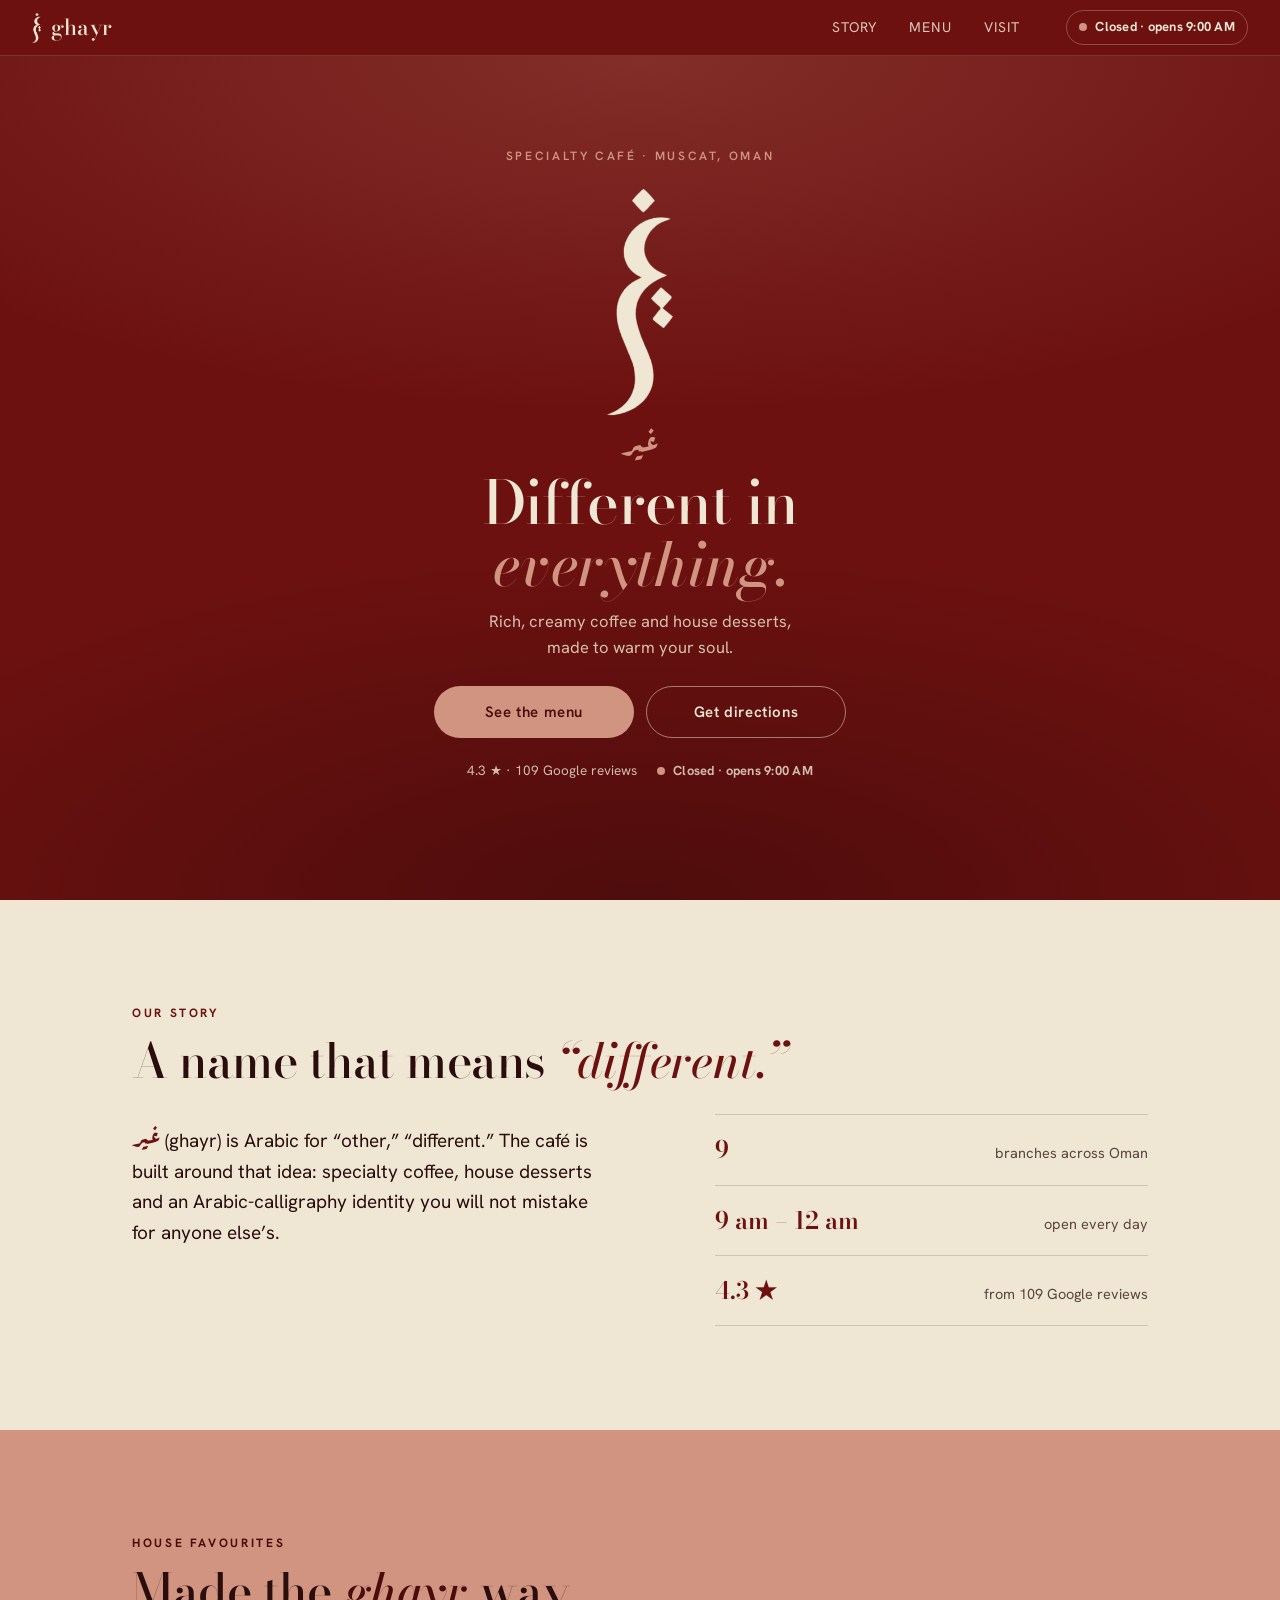
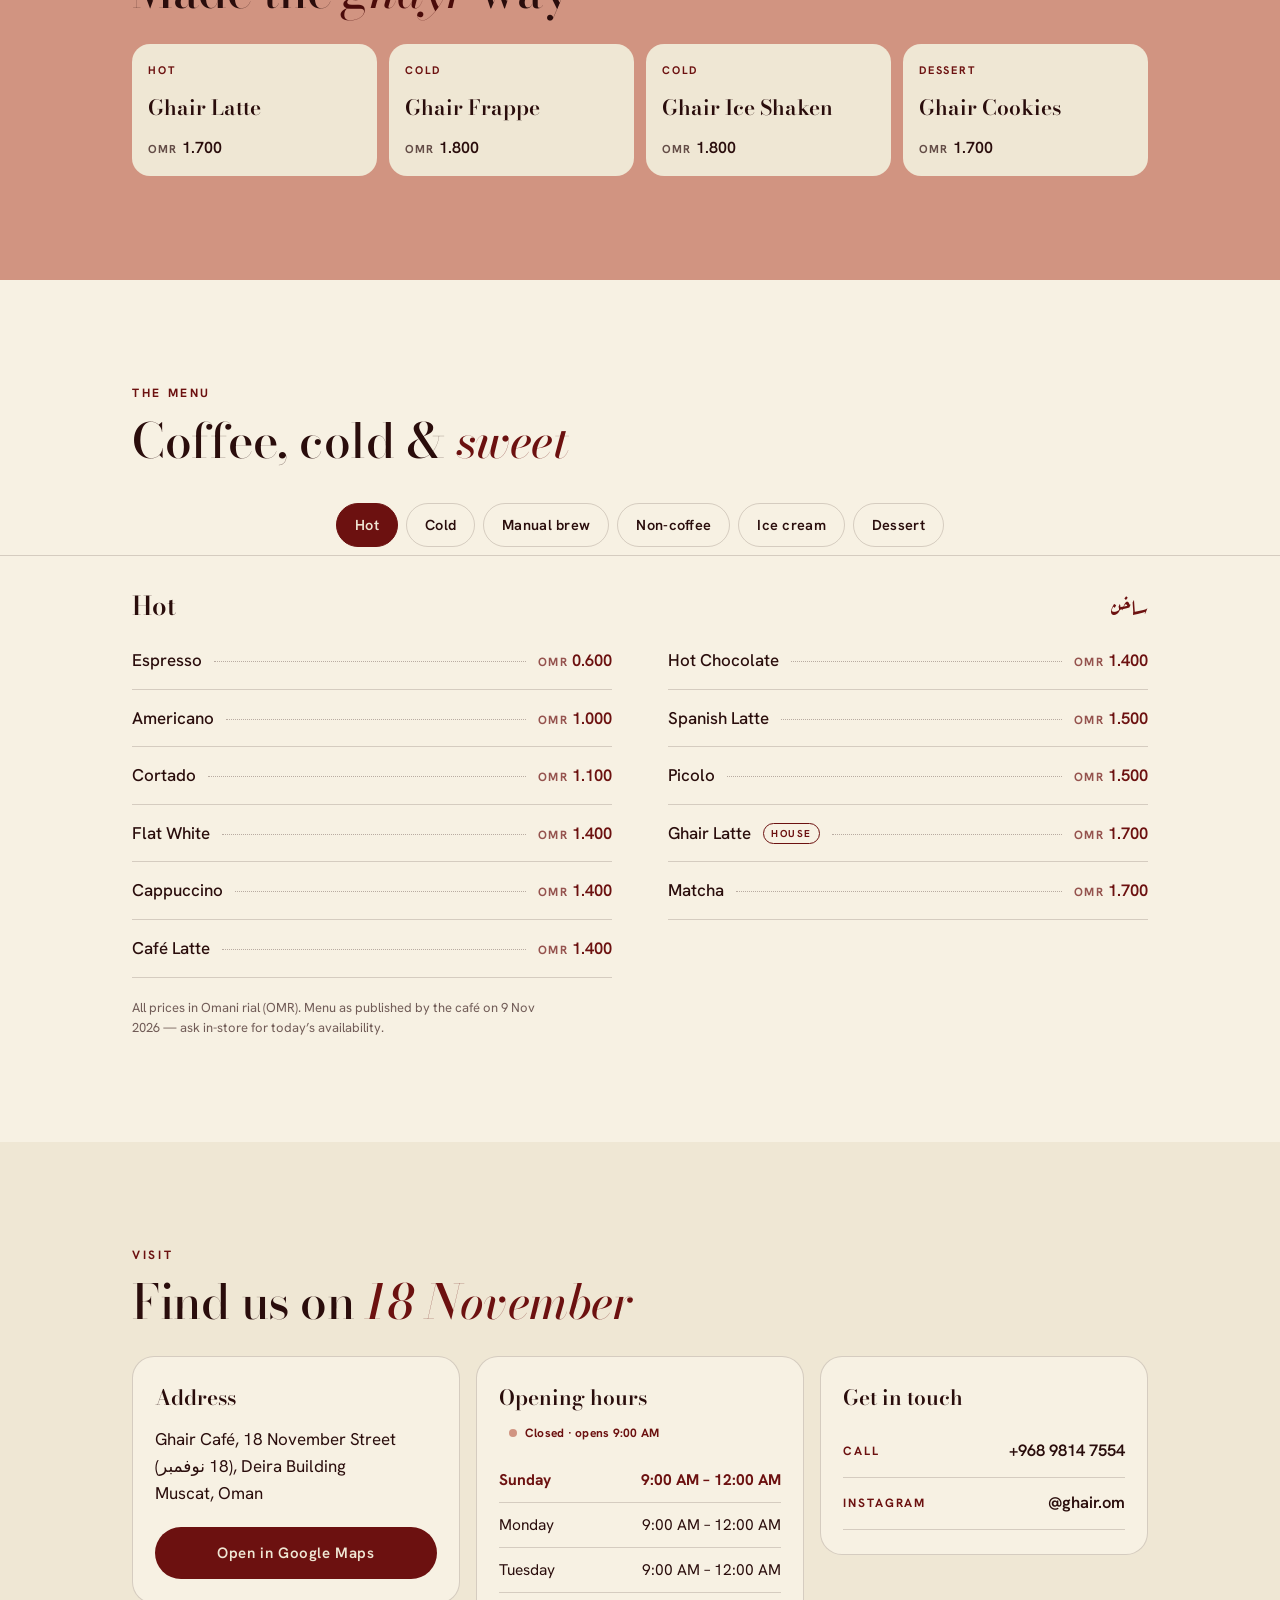
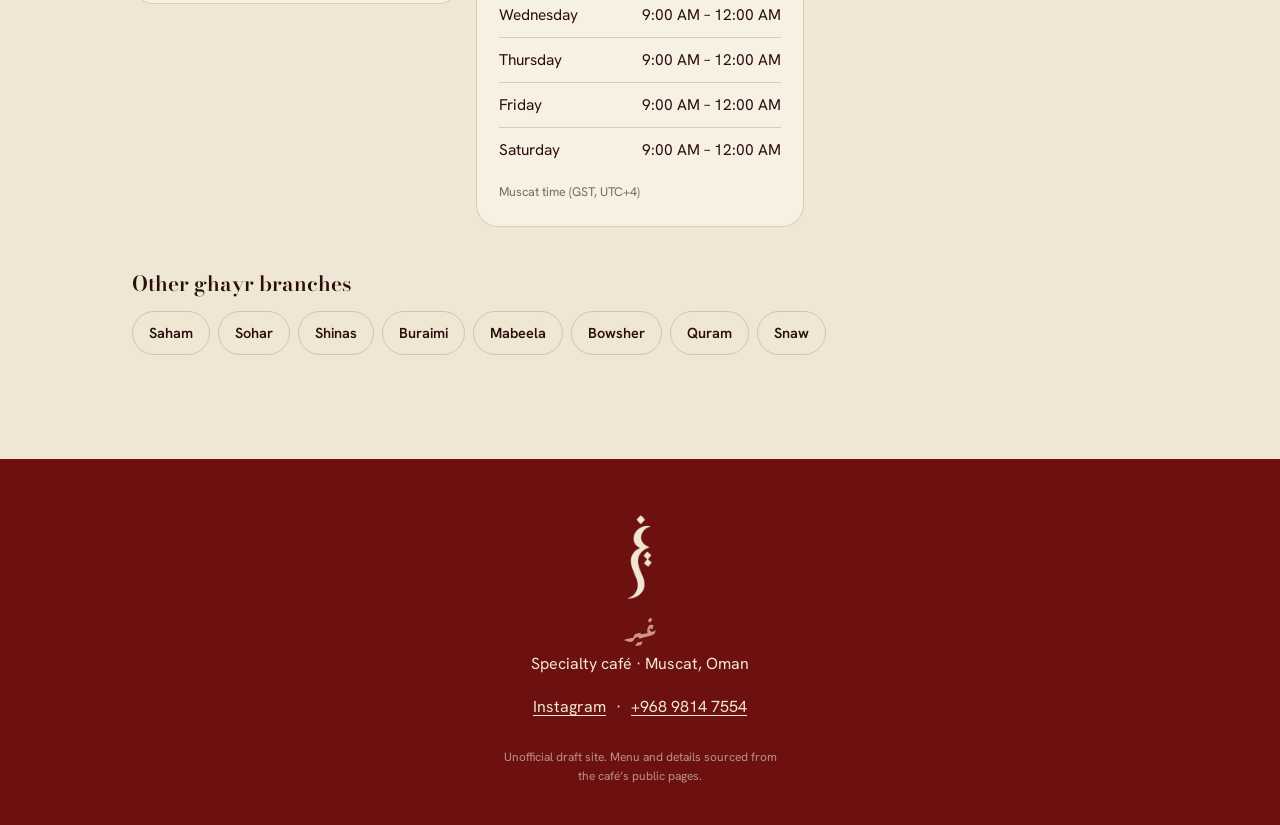
==== index.html @ 110163af "Build ghayr cafe site: static mobile-first, menu.js, live hours Co-Authored-By: Claude Sonnet 5.5 <n" ====
<!doctype html>
<html lang="en">
<head>
<meta charset="utf-8">
<meta name="viewport" content="width=device-width, initial-scale=1, viewport-fit=cover">
<title>ghayr — specialty café, Muscat</title>
<meta name="description" content="ghayr (غير) is a specialty café in Muscat, Oman. Espresso, manual brews, cold drinks and desserts. Open daily 9 am to midnight.">
<meta name="theme-color" content="#6c1110">
<meta property="og:title" content="ghayr — specialty café, Muscat">
<meta property="og:description" content="Specialty coffee and desserts in Muscat. Open daily 9 am – 12 am.">
<meta property="og:type" content="website">
<link rel="icon" type="image/png" href="assets/icon-192.png">
<link rel="apple-touch-icon" href="assets/apple-touch-icon.png">
<link rel="preconnect" href="https://fonts.googleapis.com">
<link rel="preconnect" href="https://fonts.gstatic.com" crossorigin>
<link href="https://fonts.googleapis.com/css2?family=Aref+Ruqaa:wght@400;700&family=Bodoni+Moda:ital,opsz,wght@0,6..96,400..700;1,6..96,400..600&family=Hanken+Grotesk:wght@400;500;600;700&display=swap" rel="stylesheet">
<link rel="stylesheet" href="styles.css">
<script>document.documentElement.classList.add('js')</script>
</head>
<body>

<header class="nav" id="nav">
  <a class="nav__brand" href="#top" aria-label="ghayr, back to top">
    <span class="glyph" role="img" aria-label="ghayr logo"></span>
    <span class="nav__name">ghayr</span>
  </a>
  <nav class="nav__links" aria-label="Sections">
    <a href="#story">Story</a>
    <a href="#menu">Menu</a>
    <a href="#visit">Visit</a>
  </nav>
  <span class="status status--nav" data-status aria-live="polite"><i></i><b data-status-text>—</b></span>
</header>

<main id="top">

<section class="hero" aria-labelledby="hero-title">
  <div class="hero__inner">
    <p class="eyebrow">Specialty café · Muscat, Oman</p>
    <span class="glyph glyph--hero" role="img" aria-label="ghayr logo"></span>
    <p class="hero__ar" lang="ar" dir="rtl">غير</p>
    <h1 id="hero-title">Different in <em>everything.</em></h1>
    <p class="hero__sub">Rich, creamy coffee and house desserts, made to warm your soul.</p>
    <div class="hero__cta">
      <a class="btn btn--primary" href="#menu">See the menu</a>
      <a class="btn btn--ghost" data-directions href="https://share.google/MjlmawpOmv6i7btMs" target="_blank" rel="noopener">Get directions</a>
    </div>
    <p class="hero__meta">
      <span data-rating>4.3 ★ · 109 Google reviews</span>
      <span class="status status--hero" data-status><i></i><b data-status-text>—</b></span>
    </p>
  </div>
  <a class="hero__scroll" href="#story" aria-label="Scroll to story"><span></span></a>
</section>

<section class="section story" id="story" aria-labelledby="story-title">
  <div class="wrap">
    <p class="kicker reveal">Our story</p>
    <h2 id="story-title" class="reveal">A name that means <em>“different.”</em></h2>
    <div class="story__grid">
      <p class="lede reveal"><span lang="ar" dir="rtl" class="ar-inline">غير</span> (ghayr) is Arabic for “other,” “different.” The café is built around that idea: specialty coffee, house desserts and an Arabic-calligraphy identity you will not mistake for anyone else’s.</p>
      <ul class="facts reveal">
        <li><strong>9</strong><span>branches across Oman</span></li>
        <li><strong>9 am – 12 am</strong><span>open every day</span></li>
        <li><strong>4.3 ★</strong><span>from 109 Google reviews</span></li>
      </ul>
    </div>
  </div>
</section>

<section class="section signature" id="signature" aria-labelledby="sig-title">
  <div class="wrap">
    <p class="kicker reveal">House favourites</p>
    <h2 id="sig-title" class="reveal">Made the <em>ghayr</em> way</h2>
    <ul class="sig" id="sig"></ul>
  </div>
</section>

<section class="section menu" id="menu" aria-labelledby="menu-title">
  <div class="wrap">
    <p class="kicker reveal">The menu</p>
    <h2 id="menu-title" class="reveal">Coffee, cold &amp; <em>sweet</em></h2>
  </div>
  <div class="tabs" id="tabs-wrap">
    <div class="tabs__scroll" id="tabs" role="tablist" aria-label="Menu categories"></div>
  </div>
  <div class="wrap">
    <div id="panels"></div>
    <p class="menu__note">All prices in Omani rial (OMR). Menu as published by the café on 9 Nov 2026 — ask in-store for today’s availability.</p>
  </div>
</section>

<section class="section visit" id="visit" aria-labelledby="visit-title">
  <div class="wrap">
    <p class="kicker reveal">Visit</p>
    <h2 id="visit-title" class="reveal">Find us on <em>18 November</em></h2>
    <div class="visit__grid">
      <div class="card reveal">
        <h3>Address</h3>
        <address>Ghair Café, 18 November Street<br>(<span lang="ar" dir="rtl">18 نوفمبر</span>), Deira Building<br>Muscat, Oman</address>
        <a class="btn btn--primary btn--block" data-directions href="https://share.google/MjlmawpOmv6i7btMs" target="_blank" rel="noopener">Open in Google Maps</a>
      </div>
      <div class="card reveal">
        <h3>Opening hours <span class="status status--card" data-status><i></i><b data-status-text>—</b></span></h3>
        <ul class="hours" id="hours"></ul>
        <p class="tz">Muscat time (GST, UTC+4)</p>
      </div>
      <div class="card reveal">
        <h3>Get in touch</h3>
        <a class="contact" href="tel:+96898147554"><span>Call</span><b>+968 9814 7554</b></a>
        <a class="contact" href="https://www.instagram.com/ghair.om" target="_blank" rel="noopener"><span>Instagram</span><b>@ghair.om</b></a>
        <a class="contact" id="wa-row" href="#" hidden><span>WhatsApp</span><b></b></a>
      </div>
    </div>

    <div class="branches reveal">
      <h3>Other ghayr branches</h3>
      <ul id="branches"></ul>
    </div>
  </div>
</section>

</main>

<footer class="footer" id="footer">
  <div class="wrap footer__inner">
    <span class="glyph glyph--foot" role="img" aria-label="ghayr logo"></span>
    <p class="footer__ar" lang="ar" dir="rtl">غير</p>
    <p>Specialty café · Muscat, Oman</p>
    <p class="footer__links"><a href="https://www.instagram.com/ghair.om" target="_blank" rel="noopener">Instagram</a> · <a href="tel:+96898147554">+968 9814 7554</a></p>
    <p class="footer__fine">Unofficial draft site. Menu and details sourced from the café’s public pages.</p>
  </div>
</footer>

<nav class="dock" aria-label="Quick contact">
  <a href="tel:+96898147554" class="dock__a"><svg viewBox="0 0 24 24" aria-hidden="true"><path d="M6.62 10.79c1.44 2.83 3.76 5.14 6.59 6.59l2.2-2.2c.27-.27.67-.36 1.02-.24 1.12.37 2.33.57 3.57.57.55 0 1 .45 1 1V20c0 .55-.45 1-1 1-9.39 0-17-7.61-17-17 0-.55.45-1 1-1h3.5c.55 0 1 .45 1 1 0 1.25.2 2.45.57 3.57.11.35.03.74-.25 1.02l-2.2 2.2z"/></svg><span>Call</span></a>
  <a href="https://www.instagram.com/ghair.om" target="_blank" rel="noopener" class="dock__a" id="dock-mid"><svg viewBox="0 0 24 24" aria-hidden="true"><rect x="3" y="3" width="18" height="18" rx="5" fill="none" stroke="currentColor" stroke-width="2"/><circle cx="12" cy="12" r="4" fill="none" stroke="currentColor" stroke-width="2"/><circle cx="17.2" cy="6.8" r="1.2"/></svg><span>Instagram</span></a>
  <a href="https://share.google/MjlmawpOmv6i7btMs" target="_blank" rel="noopener" class="dock__a"><svg viewBox="0 0 24 24" aria-hidden="true"><path d="M12 2a7 7 0 0 0-7 7c0 5.2 7 13 7 13s7-7.8 7-13a7 7 0 0 0-7-7zm0 9.5A2.5 2.5 0 1 1 12 6.5a2.5 2.5 0 0 1 0 5z"/></svg><span>Directions</span></a>
</nav>

<script src="menu.js"></script>
<script src="app.js"></script>
</body>
</html>
---- styles.css ----
/* ghayr — palette sampled from brand assets.
   burgundy #6c1110 (Instagram avatar), terracotta #d19481 (menu/site background),
   cream #efe7d4 + sage #a4c4ad (supplied logo). */
:root{
  --burgundy:#6c1110;
  --burgundy-deep:#4a0b0a;
  --terracotta:#d19481;
  --cream:#efe7d4;
  --sage:#a4c4ad;
  --ink:#2a0d0c;
  --paper:#f7f1e3;
  --line:rgba(42,13,12,.16);
  --font-display:"Bodoni Moda",Didot,"Times New Roman",serif;
  --font-body:"Hanken Grotesk",system-ui,-apple-system,"Segoe UI",sans-serif;
  --font-ar:"Aref Ruqaa","Geeza Pro",serif;
  --nav-h:56px;
  --tabs-h:56px;
  --dock-h:68px;
  --safe-b:env(safe-area-inset-bottom,0px);
  --safe-t:env(safe-area-inset-top,0px);
  --gut:20px;
}
*{box-sizing:border-box;margin:0;padding:0}
html{scroll-behavior:smooth;scroll-padding-top:calc(var(--nav-h) + var(--safe-t) + 12px);-webkit-text-size-adjust:100%}
body{font-family:var(--font-body);font-size:16px;line-height:1.55;color:var(--ink);background:var(--paper);padding-bottom:calc(var(--dock-h) + var(--safe-b));overflow-x:hidden}
a{color:inherit;text-decoration:none}
ul{list-style:none}
em{font-style:italic}
.wrap{width:100%;max-width:1080px;margin:0 auto;padding:0 max(var(--gut),env(safe-area-inset-left)) 0 max(var(--gut),env(safe-area-inset-right))}

/* logo: SVG-free mask of the supplied glyph, recolours with currentColor */
.glyph{display:inline-block;aspect-ratio:477/1597;background:currentColor;-webkit-mask:url(assets/glyph-mask.png) center/contain no-repeat;mask:url(assets/glyph-mask.png) center/contain no-repeat}

/* nav */
.nav{position:sticky;top:0;z-index:50;height:calc(var(--nav-h) + var(--safe-t));padding:var(--safe-t) max(var(--gut),env(safe-area-inset-right)) 0 max(var(--gut),env(safe-area-inset-left));display:flex;align-items:center;gap:16px;background:var(--burgundy);color:var(--cream);border-bottom:1px solid rgba(239,231,212,.14)}
.nav__brand{display:flex;align-items:center;gap:10px;min-height:44px}
.nav__brand .glyph{height:30px}
.nav__name{font-family:var(--font-display);font-size:22px;font-weight:500;letter-spacing:.01em}
.nav__links{display:none;margin-left:auto;gap:28px;font-size:14px;letter-spacing:.08em;text-transform:uppercase}
.nav__links a{padding:12px 2px;opacity:.85}
.nav__links a:hover{opacity:1}
.status--nav{margin-left:auto}

/* open / closed pill */
.status{font-family:var(--font-body);display:inline-flex;align-items:center;gap:8px;font-size:13px;font-weight:600;letter-spacing:.02em;white-space:nowrap}
.status i{width:8px;height:8px;border-radius:50%;background:#bbb;flex:none}
.status.is-open i{background:var(--sage);box-shadow:0 0 0 4px rgba(164,196,173,.28)}
.status.is-closed i{background:var(--terracotta)}
.status--nav{padding:6px 12px;border:1px solid rgba(239,231,212,.28);border-radius:99px;min-height:32px}
.status--card{margin-left:10px;font-size:12px;vertical-align:middle;color:var(--burgundy)}
.status--card.is-open i{background:#3f8a5a;box-shadow:0 0 0 4px rgba(63,138,90,.18)}

/* hero */
.hero{position:relative;min-height:calc(100vh - var(--nav-h));min-height:calc(100svh - var(--nav-h) - var(--safe-t));background:var(--burgundy);color:var(--cream);display:flex;align-items:center;justify-content:center;text-align:center;overflow:hidden}
.hero::before{content:"";position:absolute;inset:0;background:radial-gradient(120% 70% at 50% 0%,rgba(209,148,129,.22),transparent 60%),radial-gradient(100% 60% at 50% 100%,rgba(0,0,0,.28),transparent 70%);pointer-events:none}
.hero__inner{position:relative;width:100%;max-width:520px;padding:28px var(--gut) calc(var(--dock-h) + var(--safe-b) + 28px);display:flex;flex-direction:column;align-items:center}
.eyebrow{font-size:12px;letter-spacing:.22em;text-transform:uppercase;color:var(--terracotta);font-weight:600}
.glyph--hero{height:min(30svh,230px);margin:22px 0 4px;color:var(--cream)}
.hero__ar{font-family:var(--font-ar);font-size:34px;line-height:1.1;color:var(--terracotta);margin-bottom:6px}
.hero h1{font-family:var(--font-display);font-weight:500;font-size:clamp(36px,10.5vw,60px);line-height:1.04;letter-spacing:-.01em;margin:6px 0 14px}
.hero h1 em{color:var(--terracotta)}
.hero__sub{font-size:16.5px;color:rgba(239,231,212,.82);max-width:34ch;margin-bottom:26px}
.hero__cta{display:flex;flex-direction:column;gap:12px;width:100%}
.hero__meta{display:flex;flex-direction:column;align-items:center;gap:8px;margin-top:22px;font-size:13.5px;color:rgba(239,231,212,.8)}
.hero__scroll{display:none}

/* buttons */
.btn{display:flex;align-items:center;justify-content:center;min-height:52px;padding:0 26px;border-radius:99px;font-weight:600;font-size:15px;letter-spacing:.04em;border:1.5px solid transparent;transition:transform .2s,background .2s,color .2s}
.btn:active{transform:scale(.98)}
.btn--primary{background:var(--terracotta);color:var(--burgundy-deep)}
.btn--primary:hover{background:var(--cream)}
.btn--ghost{border-color:rgba(239,231,212,.5);color:var(--cream)}
.btn--ghost:hover{background:rgba(239,231,212,.1)}
.btn--block{width:100%;margin-top:20px}
.visit .btn--primary{background:var(--burgundy);color:var(--cream)}
.visit .btn--primary:hover{background:var(--burgundy-deep)}

/* sections */
.section{padding:72px 0}
.kicker{font-size:12px;letter-spacing:.22em;text-transform:uppercase;font-weight:700;color:var(--burgundy);margin-bottom:12px}
h2{font-family:var(--font-display);font-weight:500;font-size:clamp(32px,8.6vw,48px);line-height:1.08;letter-spacing:-.01em;margin-bottom:28px}
h2 em{color:var(--burgundy)}
h3{font-family:var(--font-display);font-weight:600;font-size:21px;margin-bottom:12px}

.story{background:var(--cream)}
.story__grid{display:grid;gap:32px}
.lede{font-size:19px;line-height:1.6;max-width:44ch}
.ar-inline{font-family:var(--font-ar);font-size:1.35em;color:var(--burgundy)}
.facts{display:grid;gap:0;border-top:1px solid var(--line)}
.facts li{display:flex;justify-content:space-between;align-items:baseline;gap:16px;padding:16px 0;border-bottom:1px solid var(--line)}
.facts strong{font-family:var(--font-display);font-size:24px;font-weight:600;color:var(--burgundy)}
.facts span{font-size:14.5px;color:rgba(42,13,12,.75);text-align:right}

/* signature */
.signature{background:var(--terracotta)}
.signature .kicker,.signature h2 em{color:var(--burgundy-deep)}
.sig{display:grid;gap:12px;grid-template-columns:1fr 1fr}
.sig li{background:var(--cream);border-radius:18px;padding:18px 16px 16px;min-height:132px;display:flex;flex-direction:column;justify-content:space-between}
.sig small{font-size:11px;letter-spacing:.16em;text-transform:uppercase;font-weight:700;color:var(--burgundy)}
.sig strong{font-family:var(--font-display);font-size:21px;line-height:1.15;font-weight:600;margin:10px 0}
.price{font-variant-numeric:tabular-nums;font-weight:600;white-space:nowrap}
.price .cur{font-size:.72em;letter-spacing:.1em;margin-right:.35em;opacity:.7;font-weight:700}

/* menu tabs */
.menu{padding-bottom:56px}
.tabs{position:sticky;top:calc(var(--nav-h) + var(--safe-t));z-index:40;background:var(--paper);border-bottom:1px solid var(--line);margin-bottom:12px}
.tabs__scroll{position:relative;display:flex;gap:8px;overflow-x:auto;scroll-snap-type:x proximity;padding:8px max(var(--gut),env(safe-area-inset-left));scrollbar-width:none;-webkit-overflow-scrolling:touch;max-width:1080px;margin:0 auto}
.tabs__scroll::-webkit-scrollbar{display:none}
.tab{flex:none;min-height:44px;padding:0 18px;border-radius:99px;border:1.5px solid var(--line);background:transparent;color:var(--ink);font:600 14.5px/1 var(--font-body);letter-spacing:.02em;cursor:pointer;scroll-snap-align:center;transition:background .2s,color .2s,border-color .2s}
.tab[aria-selected="true"]{background:var(--burgundy);border-color:var(--burgundy);color:var(--cream)}
.panel[hidden]{display:none}
.panel__head{display:flex;justify-content:space-between;align-items:baseline;padding:18px 0 6px}
.panel__head h3{font-size:26px;margin:0}
.panel__ar{font-family:var(--font-ar);font-size:22px;color:var(--burgundy)}
.items li{display:flex;align-items:baseline;gap:12px;padding:15px 0;border-bottom:1px solid var(--line);min-height:52px}
.items .n{font-weight:500;font-size:17px}
.items .n small{display:inline-block;margin-left:8px;font-size:10px;letter-spacing:.16em;text-transform:uppercase;font-weight:700;color:var(--burgundy);border:1px solid var(--burgundy);border-radius:99px;padding:2px 7px;vertical-align:2px}
.items .dots{flex:1;border-bottom:1.5px dotted rgba(42,13,12,.3);transform:translateY(-4px);min-width:16px}
.items .price{font-size:16.5px;color:var(--burgundy)}
.menu__note{margin-top:20px;font-size:13px;color:rgba(42,13,12,.65);max-width:60ch}

/* visit */
.visit{background:var(--cream)}
.visit__grid{display:grid;gap:16px}
.card{background:var(--paper);border-radius:22px;padding:24px 22px;border:1px solid var(--line)}
address{font-style:normal;font-size:17px;line-height:1.6}
.hours li{display:flex;justify-content:space-between;padding:10px 0;border-bottom:1px solid var(--line);font-size:15.5px}
.hours li:last-child{border-bottom:0}
.hours li.today{font-weight:700;color:var(--burgundy)}
.tz{font-size:12.5px;color:rgba(42,13,12,.6);margin-top:10px}
.contact{display:flex;justify-content:space-between;align-items:center;min-height:52px;padding:8px 0;border-bottom:1px solid var(--line);gap:12px}
.contact:last-child{border-bottom:0}
.contact span{font-size:12px;letter-spacing:.16em;text-transform:uppercase;font-weight:700;color:var(--burgundy)}
.contact b{font-weight:600;font-size:16.5px}
.branches{margin-top:40px}
.branches ul{display:flex;flex-wrap:wrap;gap:8px}
.branches a{display:inline-flex;align-items:center;min-height:44px;padding:0 16px;border:1.5px solid var(--line);border-radius:99px;font-weight:600;font-size:14.5px;transition:background .2s,color .2s}
.branches a:hover{background:var(--burgundy);color:var(--cream);border-color:var(--burgundy)}

/* footer */
.footer{background:var(--burgundy);color:var(--cream);padding:56px 0 40px;text-align:center}
.footer__inner{display:flex;flex-direction:column;align-items:center;gap:8px}
.glyph--foot{height:84px;margin-bottom:4px}
.footer__ar{font-family:var(--font-ar);font-size:30px;color:var(--terracotta);line-height:1.1}
.footer a{text-decoration:underline;text-underline-offset:3px}
.footer__links a{display:inline-block;padding:10px 6px}
.footer__fine{font-size:12px;opacity:.6;margin-top:10px;max-width:40ch}

/* mobile dock */
.dock{position:fixed;left:0;right:0;bottom:0;z-index:60;display:grid;grid-template-columns:repeat(3,1fr);gap:8px;padding:8px max(12px,env(safe-area-inset-right)) calc(8px + var(--safe-b)) max(12px,env(safe-area-inset-left));background:rgba(74,11,10,.96);backdrop-filter:blur(10px);-webkit-backdrop-filter:blur(10px);border-top:1px solid rgba(239,231,212,.14)}
.dock__a{display:flex;flex-direction:column;align-items:center;justify-content:center;gap:3px;min-height:52px;border-radius:14px;color:var(--cream);font-size:12px;font-weight:600;letter-spacing:.04em}
.dock__a svg{width:22px;height:22px;fill:currentColor}
.dock__a:active{background:rgba(239,231,212,.12)}

/* reveal */
.js .reveal{opacity:0;transform:translateY(18px);transition:opacity .7s ease,transform .7s cubic-bezier(.2,.7,.2,1)}
.js .reveal.in{opacity:1;transform:none}
@media (prefers-reduced-motion:reduce){html{scroll-behavior:auto}.js .reveal{opacity:1;transform:none;transition:none}}

/* wider screens */
@media (min-width:700px){
  :root{--gut:32px}
  .sig{grid-template-columns:repeat(4,1fr)}
  .visit__grid{grid-template-columns:repeat(3,1fr);align-items:start}
  .story__grid{grid-template-columns:1.2fr 1fr;gap:64px;align-items:start}
  .hero__cta{flex-direction:row;justify-content:center}
  .hero__cta .btn{width:auto;min-width:200px}
  .hero__meta{flex-direction:row;gap:20px}
}
@media (min-width:900px){
  body{padding-bottom:0}
  .dock{display:none}
  .nav__links{display:flex}
  .status--nav{margin-left:28px}
  .hero__inner{padding-bottom:56px}
  .section{padding:104px 0}
  .tabs__scroll{justify-content:center;overflow:visible;flex-wrap:wrap}
  .items{column-count:2;column-gap:56px}
  .items li{break-inside:avoid}
}
[hidden]{display:none!important}
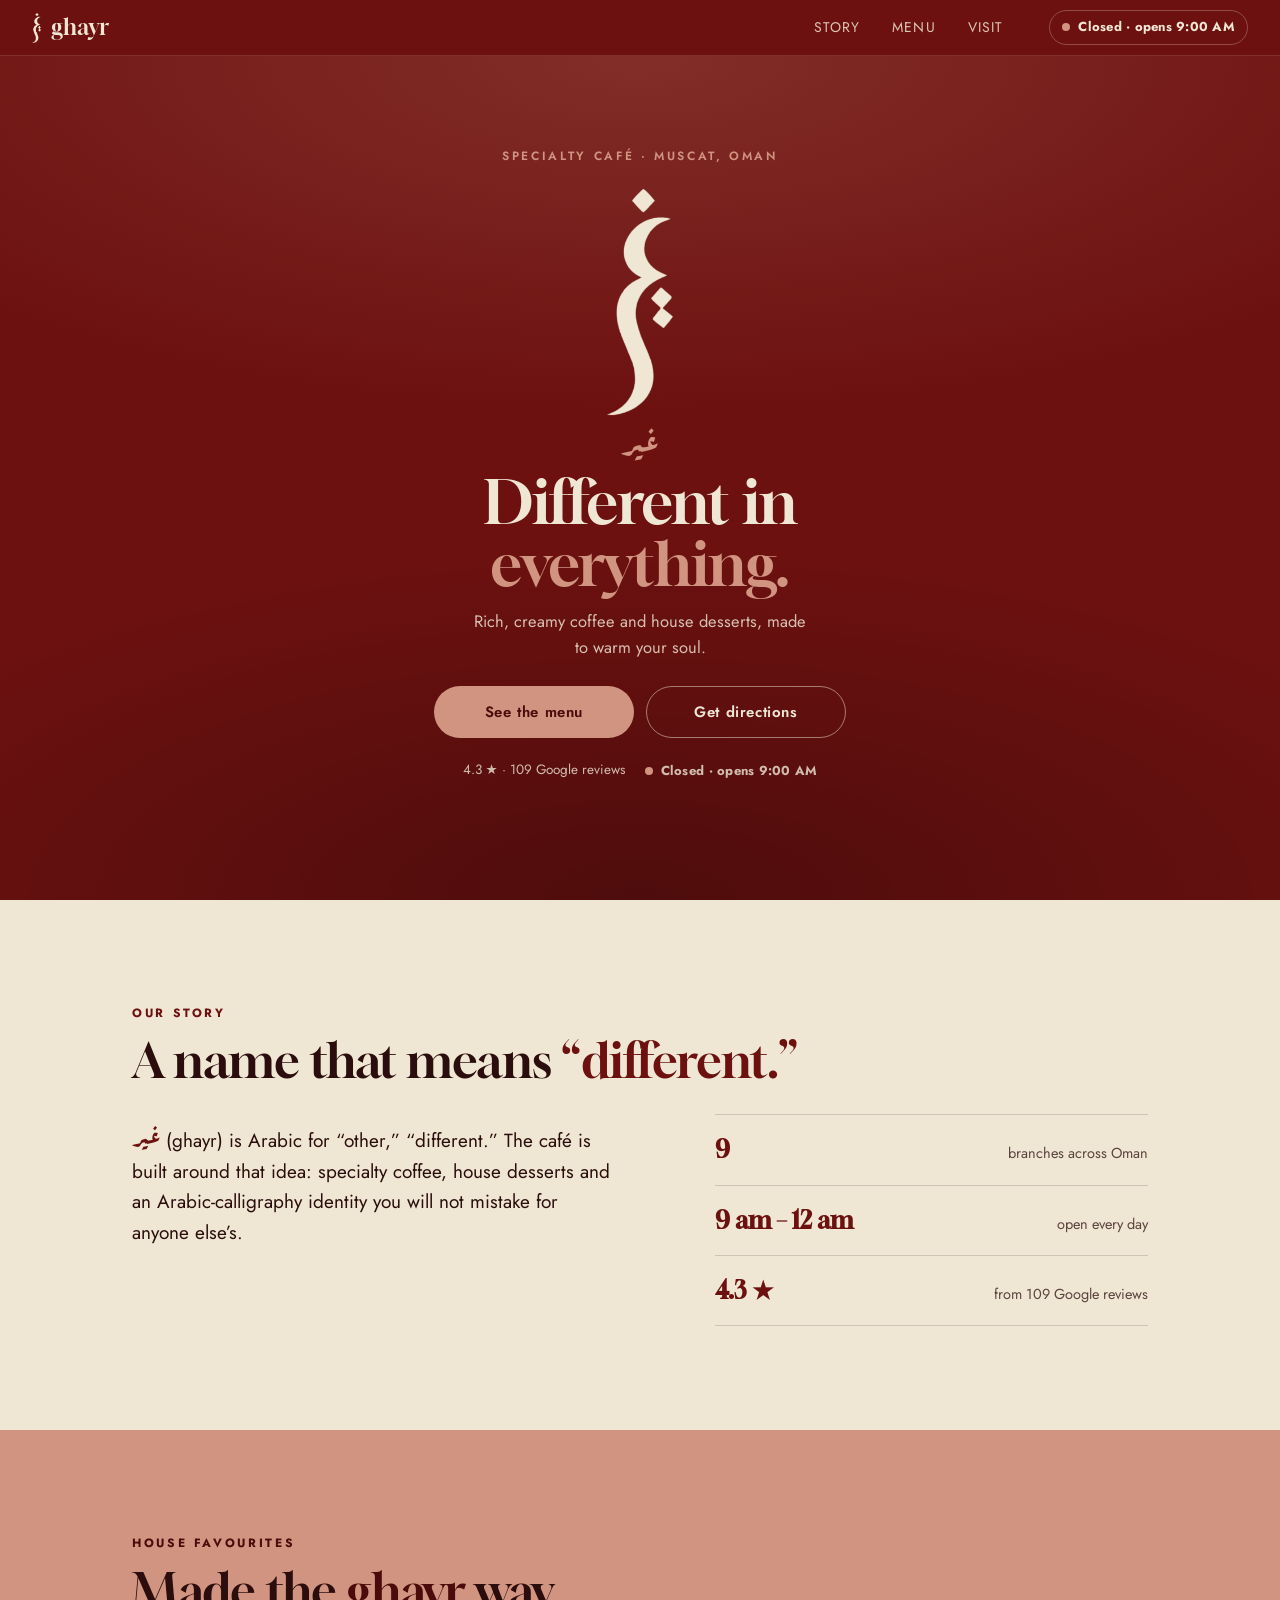
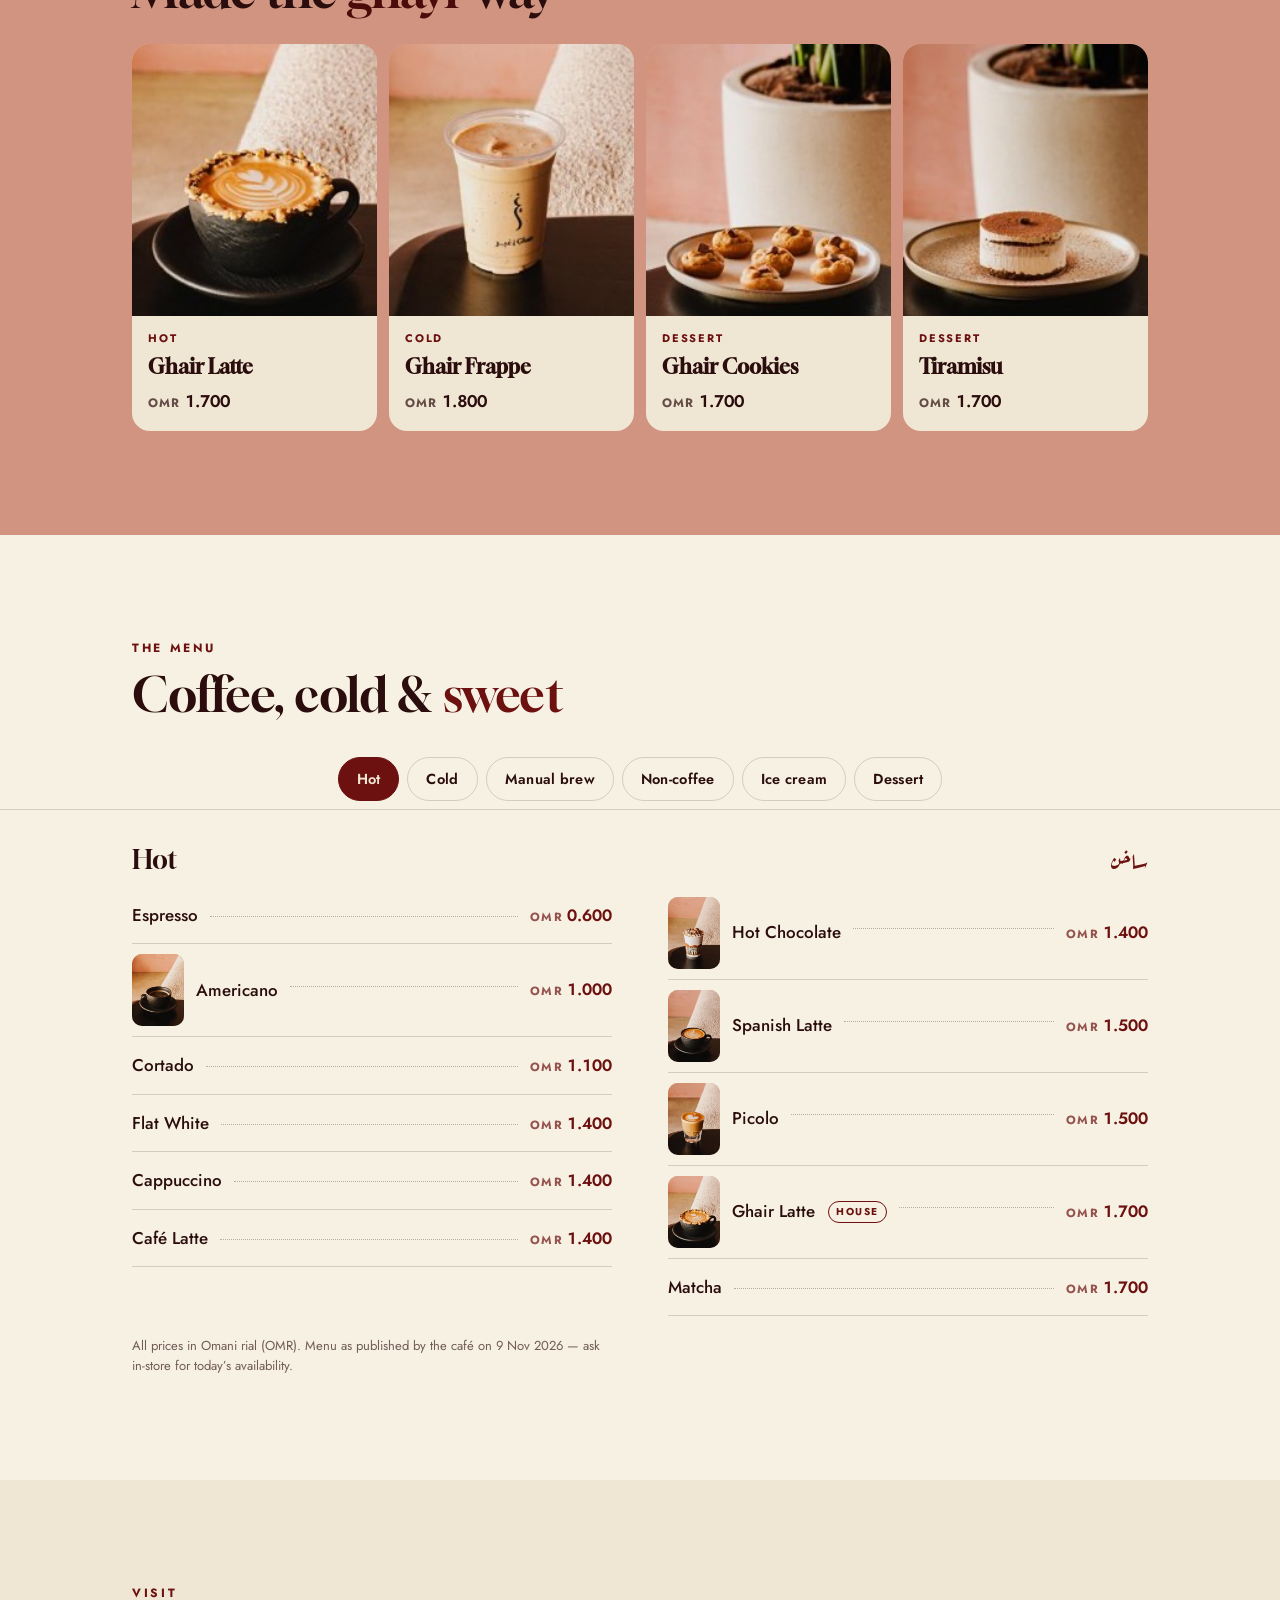
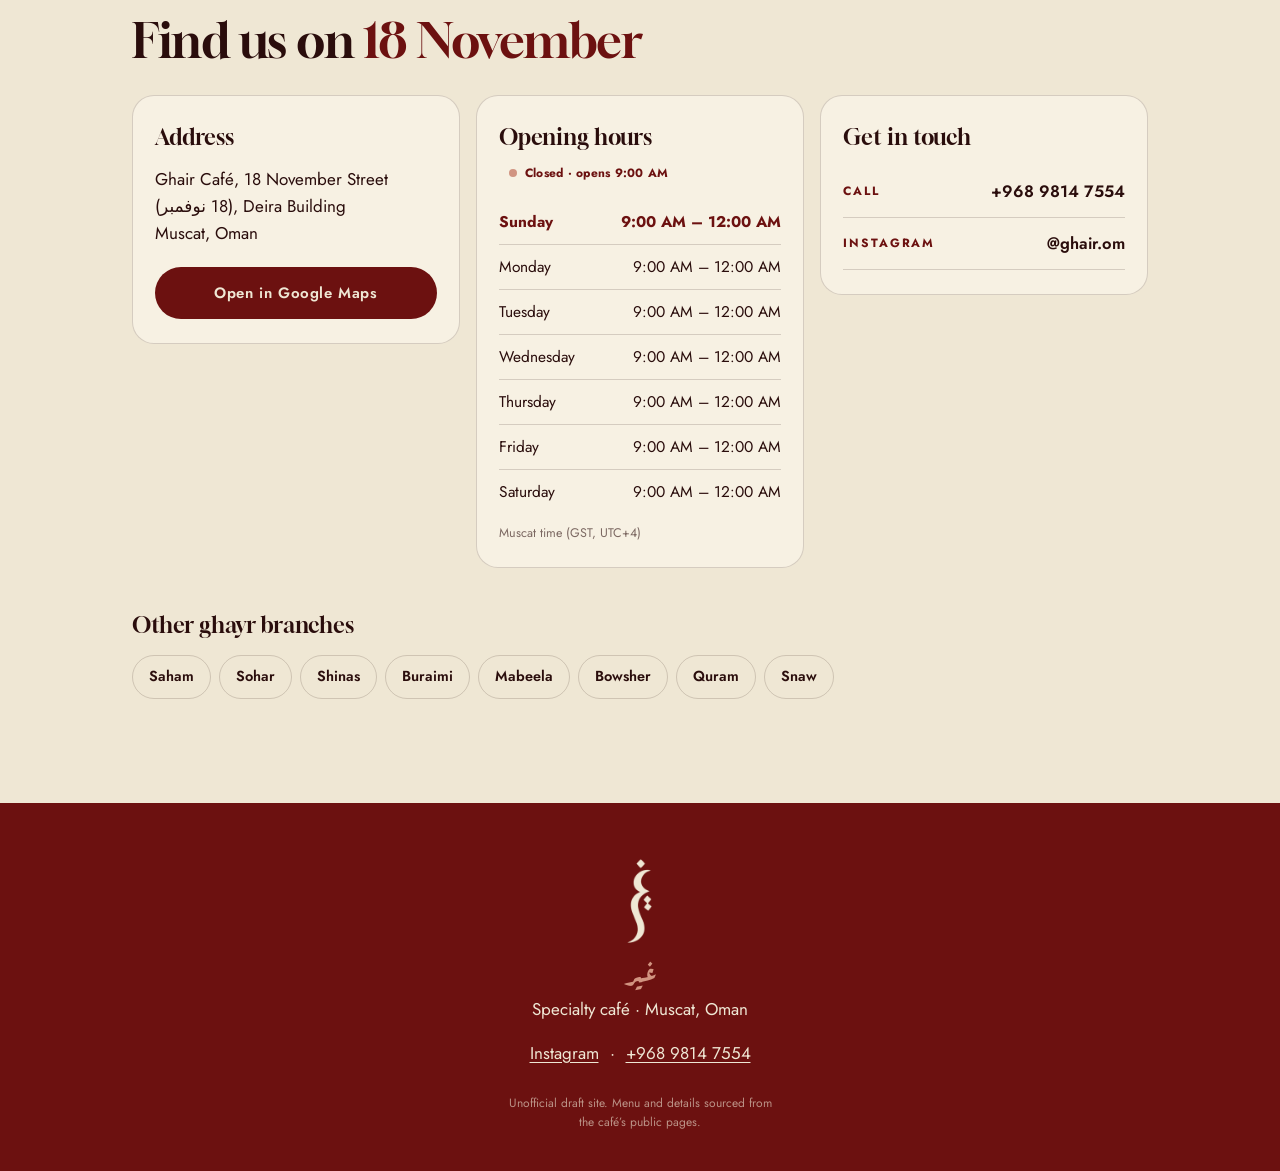
==== commit 85800c98: "Switch fonts to Gloock + Jost, drop italic accents Co-Authored-By: Claude Sonnet 5.5 <noreply@anthro" ====
--- a/index.html
+++ b/index.html
@@ -13,7 +13,7 @@
 <link rel="apple-touch-icon" href="assets/apple-touch-icon.png">
 <link rel="preconnect" href="https://fonts.googleapis.com">
 <link rel="preconnect" href="https://fonts.gstatic.com" crossorigin>
-<link href="https://fonts.googleapis.com/css2?family=Aref+Ruqaa:wght@400;700&family=Bodoni+Moda:ital,opsz,wght@0,6..96,400..700;1,6..96,400..600&family=Hanken+Grotesk:wght@400;500;600;700&display=swap" rel="stylesheet">
+<link href="https://fonts.googleapis.com/css2?family=Aref+Ruqaa:wght@400;700&family=Gloock&family=Jost:wght@400;500;600;700&display=swap" rel="stylesheet">
 <link rel="stylesheet" href="styles.css">
 <script>document.documentElement.classList.add('js')</script>
 </head>
--- a/styles.css
+++ b/styles.css
@@ -10,8 +10,8 @@
   --ink:#2a0d0c;
   --paper:#f7f1e3;
   --line:rgba(42,13,12,.16);
-  --font-display:"Bodoni Moda",Didot,"Times New Roman",serif;
-  --font-body:"Hanken Grotesk",system-ui,-apple-system,"Segoe UI",sans-serif;
+  --font-display:"Gloock",Georgia,serif;
+  --font-body:"Jost",system-ui,-apple-system,"Segoe UI",sans-serif;
   --font-ar:"Aref Ruqaa","Geeza Pro",serif;
   --nav-h:56px;
   --tabs-h:56px;
@@ -22,10 +22,10 @@
 }
 *{box-sizing:border-box;margin:0;padding:0}
 html{scroll-behavior:smooth;scroll-padding-top:calc(var(--nav-h) + var(--safe-t) + 12px);-webkit-text-size-adjust:100%}
-body{font-family:var(--font-body);font-size:16px;line-height:1.55;color:var(--ink);background:var(--paper);padding-bottom:calc(var(--dock-h) + var(--safe-b));overflow-x:hidden}
+body{font-family:var(--font-body);font-size:17px;line-height:1.55;color:var(--ink);background:var(--paper);padding-bottom:calc(var(--dock-h) + var(--safe-b));overflow-x:hidden}
 a{color:inherit;text-decoration:none}
 ul{list-style:none}
-em{font-style:italic}
+em{font-style:normal}
 .wrap{width:100%;max-width:1080px;margin:0 auto;padding:0 max(var(--gut),env(safe-area-inset-left)) 0 max(var(--gut),env(safe-area-inset-right))}
 
 /* logo: SVG-free mask of the supplied glyph, recolours with currentColor */
@@ -57,7 +57,7 @@
 .eyebrow{font-size:12px;letter-spacing:.22em;text-transform:uppercase;color:var(--terracotta);font-weight:600}
 .glyph--hero{height:min(30svh,230px);margin:22px 0 4px;color:var(--cream)}
 .hero__ar{font-family:var(--font-ar);font-size:34px;line-height:1.1;color:var(--terracotta);margin-bottom:6px}
-.hero h1{font-family:var(--font-display);font-weight:500;font-size:clamp(36px,10.5vw,60px);line-height:1.04;letter-spacing:-.01em;margin:6px 0 14px}
+.hero h1{font-family:var(--font-display);font-weight:400;font-size:clamp(36px,10.5vw,60px);line-height:1.04;letter-spacing:-.01em;margin:6px 0 14px}
 .hero h1 em{color:var(--terracotta)}
 .hero__sub{font-size:16.5px;color:rgba(239,231,212,.82);max-width:34ch;margin-bottom:26px}
 .hero__cta{display:flex;flex-direction:column;gap:12px;width:100%}
@@ -78,9 +78,9 @@
 /* sections */
 .section{padding:72px 0}
 .kicker{font-size:12px;letter-spacing:.22em;text-transform:uppercase;font-weight:700;color:var(--burgundy);margin-bottom:12px}
-h2{font-family:var(--font-display);font-weight:500;font-size:clamp(32px,8.6vw,48px);line-height:1.08;letter-spacing:-.01em;margin-bottom:28px}
+h2{font-family:var(--font-display);font-weight:400;font-size:clamp(32px,8.6vw,48px);line-height:1.08;letter-spacing:-.01em;margin-bottom:28px}
 h2 em{color:var(--burgundy)}
-h3{font-family:var(--font-display);font-weight:600;font-size:21px;margin-bottom:12px}
+h3{font-family:var(--font-display);font-weight:400;font-size:22px;margin-bottom:12px}
 
 .story{background:var(--cream)}
 .story__grid{display:grid;gap:32px}
@@ -95,9 +95,11 @@
 .signature{background:var(--terracotta)}
 .signature .kicker,.signature h2 em{color:var(--burgundy-deep)}
 .sig{display:grid;gap:12px;grid-template-columns:1fr 1fr}
-.sig li{background:var(--cream);border-radius:18px;padding:18px 16px 16px;min-height:132px;display:flex;flex-direction:column;justify-content:space-between}
+.sig li{background:var(--cream);border-radius:18px;overflow:hidden;display:flex;flex-direction:column}
+.sig img{display:block;width:100%;aspect-ratio:1/1;object-fit:cover;object-position:50% 78%;background:var(--terracotta)}
+.sig__t{padding:14px 16px 16px;display:flex;flex-direction:column;flex:1;justify-content:space-between;min-height:104px}
 .sig small{font-size:11px;letter-spacing:.16em;text-transform:uppercase;font-weight:700;color:var(--burgundy)}
-.sig strong{font-family:var(--font-display);font-size:21px;line-height:1.15;font-weight:600;margin:10px 0}
+.sig strong{font-family:var(--font-display);font-size:20px;line-height:1.15;font-weight:600;margin:8px 0 10px}
 .price{font-variant-numeric:tabular-nums;font-weight:600;white-space:nowrap}
 .price .cur{font-size:.72em;letter-spacing:.1em;margin-right:.35em;opacity:.7;font-weight:700}
 
@@ -113,6 +115,8 @@
 .panel__head h3{font-size:26px;margin:0}
 .panel__ar{font-family:var(--font-ar);font-size:22px;color:var(--burgundy)}
 .items li{display:flex;align-items:baseline;gap:12px;padding:15px 0;border-bottom:1px solid var(--line);min-height:52px}
+.thumb{flex:none;width:52px;height:72px;object-fit:cover;object-position:50% 88%;border-radius:10px;background:var(--terracotta);align-self:center}
+.items li:has(.thumb){padding:10px 0;align-items:center}
 .items .n{font-weight:500;font-size:17px}
 .items .n small{display:inline-block;margin-left:8px;font-size:10px;letter-spacing:.16em;text-transform:uppercase;font-weight:700;color:var(--burgundy);border:1px solid var(--burgundy);border-radius:99px;padding:2px 7px;vertical-align:2px}
 .items .dots{flex:1;border-bottom:1.5px dotted rgba(42,13,12,.3);transform:translateY(-4px);min-width:16px}
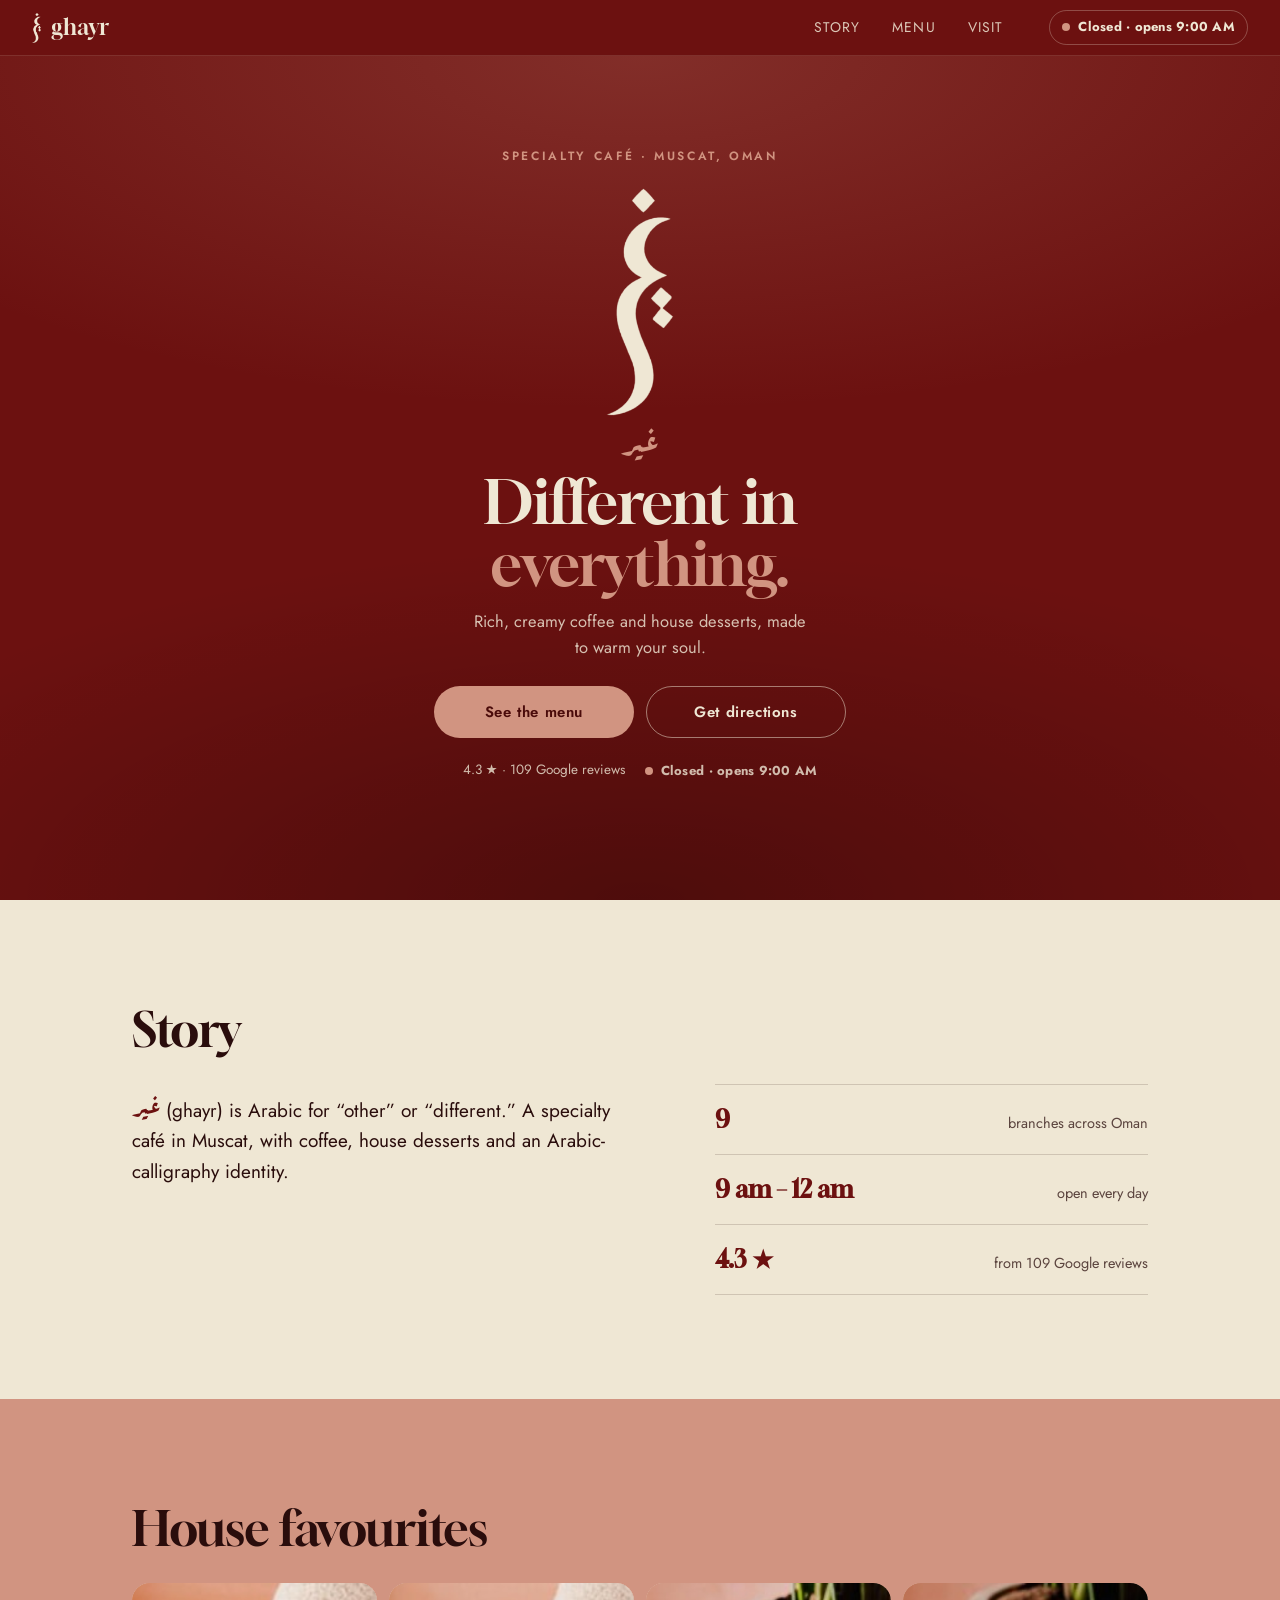
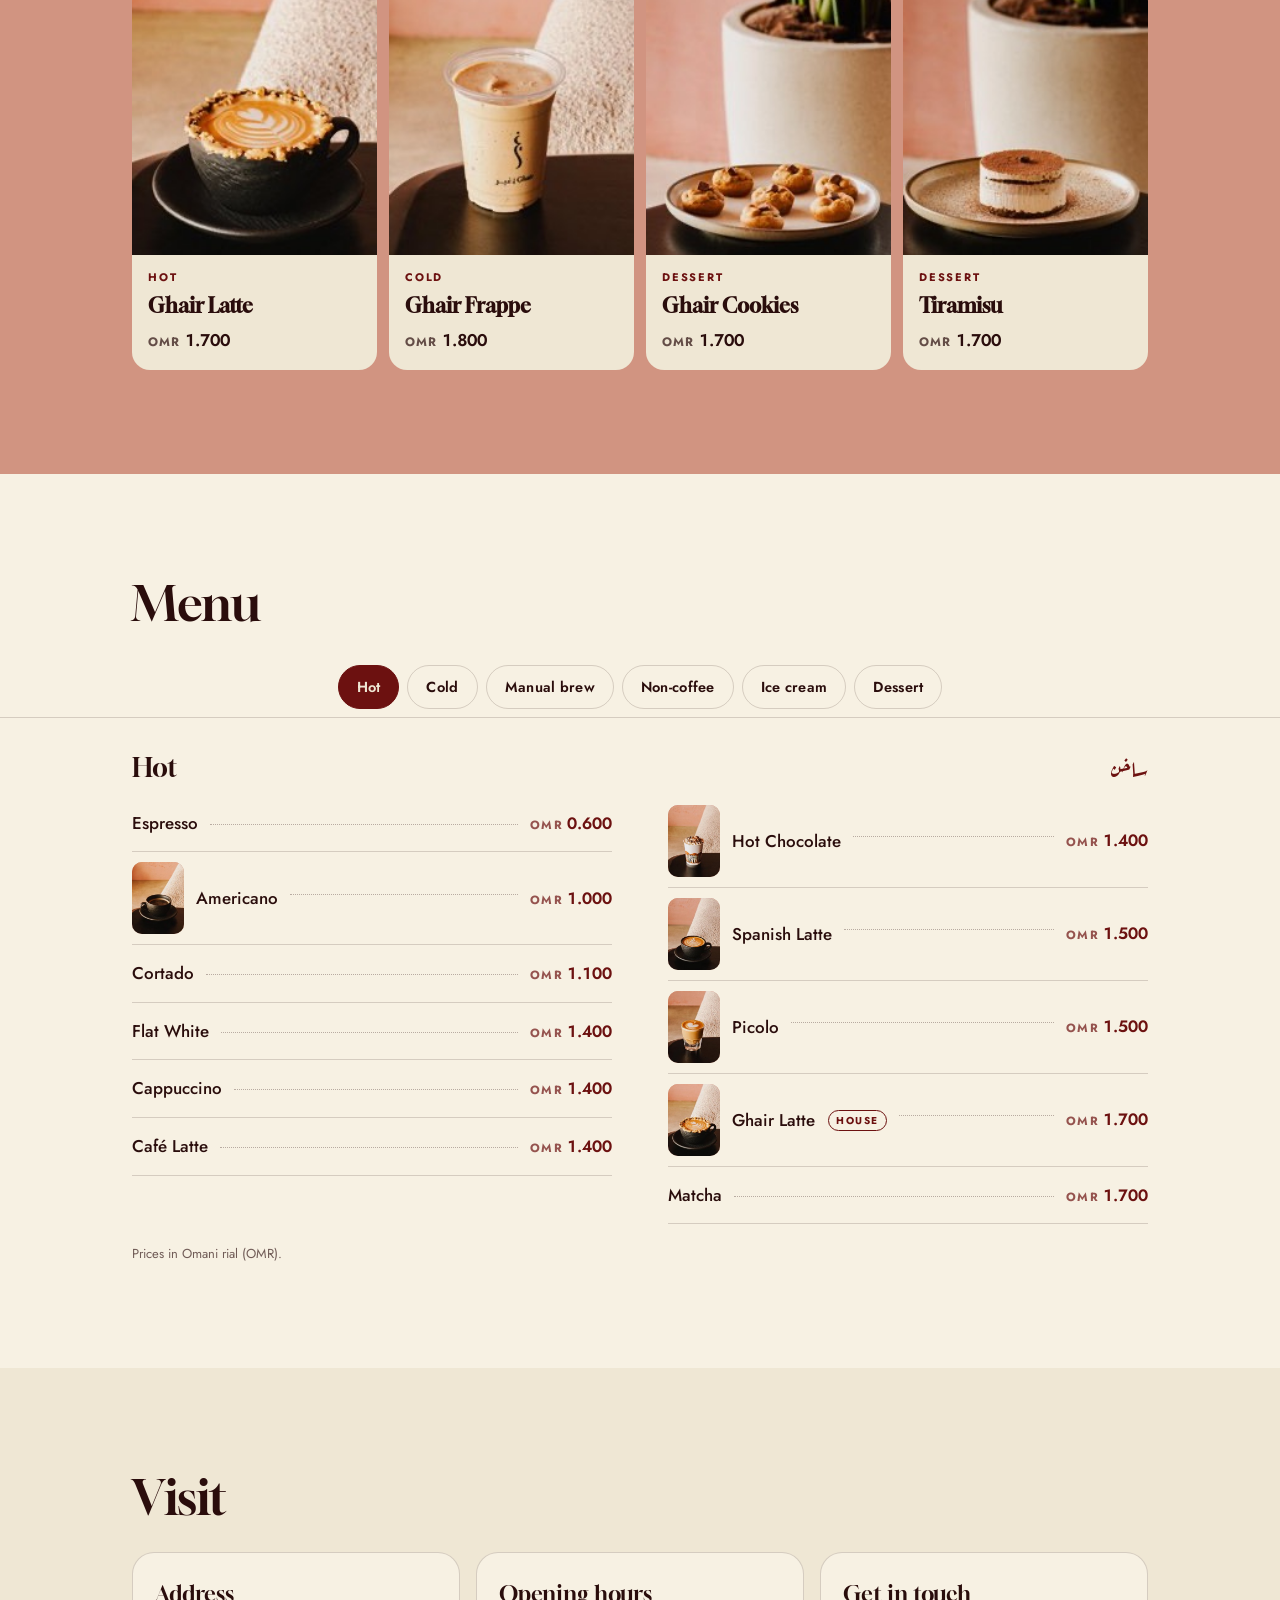
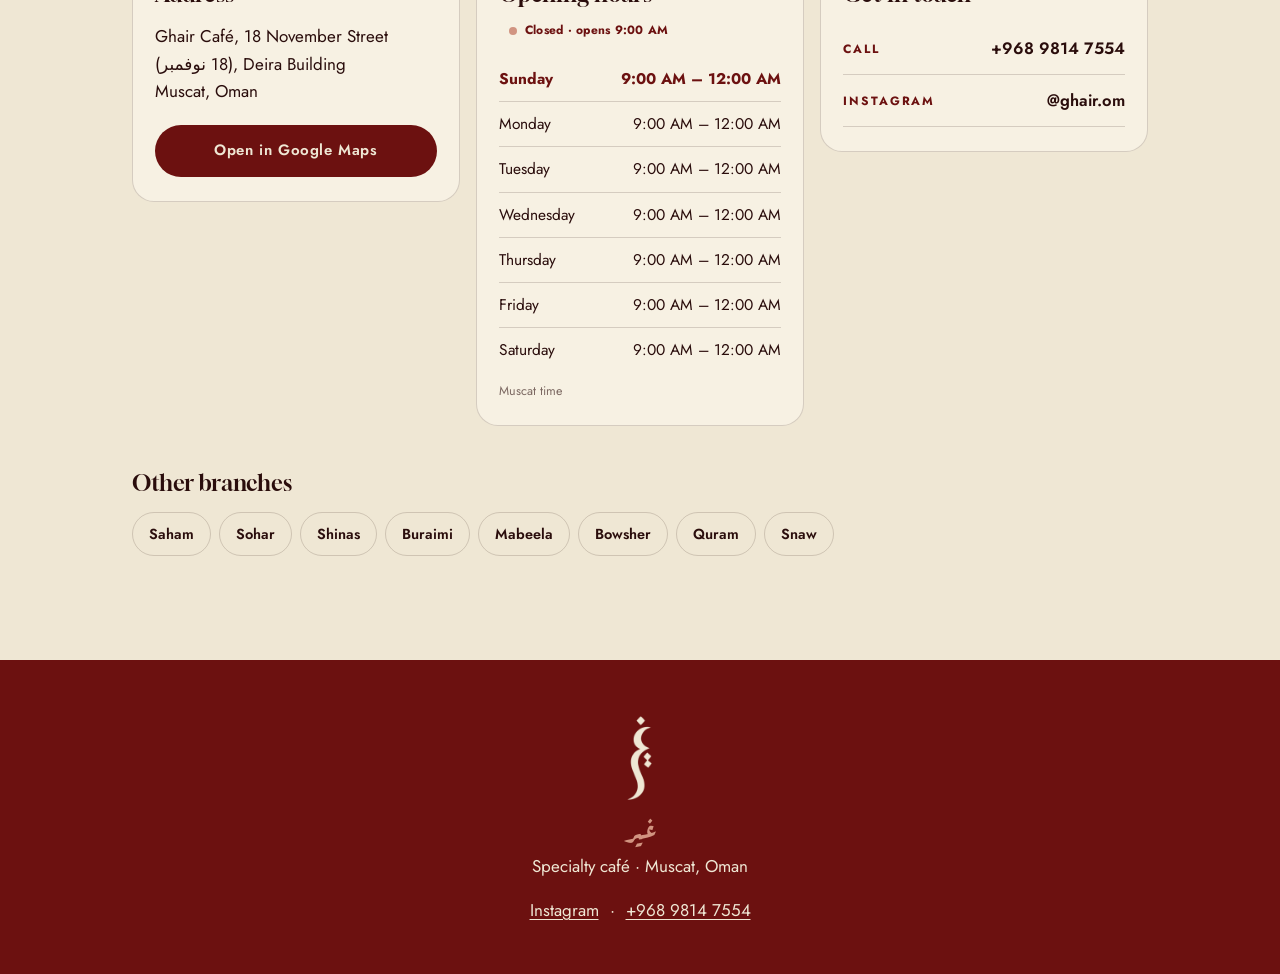
==== commit 8f26991d: "Plain copy: remove draft note, kicker labels, flowery headings Co-Authored-By: Claude Sonnet 5.5 <no" ====
--- a/index.html
+++ b/index.html
@@ -55,10 +55,9 @@
 
 <section class="section story" id="story" aria-labelledby="story-title">
   <div class="wrap">
-    <p class="kicker reveal">Our story</p>
-    <h2 id="story-title" class="reveal">A name that means <em>“different.”</em></h2>
+    <h2 id="story-title" class="reveal">Story</h2>
     <div class="story__grid">
-      <p class="lede reveal"><span lang="ar" dir="rtl" class="ar-inline">غير</span> (ghayr) is Arabic for “other,” “different.” The café is built around that idea: specialty coffee, house desserts and an Arabic-calligraphy identity you will not mistake for anyone else’s.</p>
+      <p class="lede reveal"><span lang="ar" dir="rtl" class="ar-inline">غير</span> (ghayr) is Arabic for “other” or “different.” A specialty café in Muscat, with coffee, house desserts and an Arabic-calligraphy identity.</p>
       <ul class="facts reveal">
         <li><strong>9</strong><span>branches across Oman</span></li>
         <li><strong>9 am – 12 am</strong><span>open every day</span></li>
@@ -70,30 +69,27 @@
 
 <section class="section signature" id="signature" aria-labelledby="sig-title">
   <div class="wrap">
-    <p class="kicker reveal">House favourites</p>
-    <h2 id="sig-title" class="reveal">Made the <em>ghayr</em> way</h2>
+    <h2 id="sig-title" class="reveal">House favourites</h2>
     <ul class="sig" id="sig"></ul>
   </div>
 </section>
 
 <section class="section menu" id="menu" aria-labelledby="menu-title">
   <div class="wrap">
-    <p class="kicker reveal">The menu</p>
-    <h2 id="menu-title" class="reveal">Coffee, cold &amp; <em>sweet</em></h2>
+    <h2 id="menu-title" class="reveal">Menu</h2>
   </div>
   <div class="tabs" id="tabs-wrap">
     <div class="tabs__scroll" id="tabs" role="tablist" aria-label="Menu categories"></div>
   </div>
   <div class="wrap">
     <div id="panels"></div>
-    <p class="menu__note">All prices in Omani rial (OMR). Menu as published by the café on 9 Nov 2026 — ask in-store for today’s availability.</p>
+    <p class="menu__note">Prices in Omani rial (OMR).</p>
   </div>
 </section>
 
 <section class="section visit" id="visit" aria-labelledby="visit-title">
   <div class="wrap">
-    <p class="kicker reveal">Visit</p>
-    <h2 id="visit-title" class="reveal">Find us on <em>18 November</em></h2>
+    <h2 id="visit-title" class="reveal">Visit</h2>
     <div class="visit__grid">
       <div class="card reveal">
         <h3>Address</h3>
@@ -103,7 +99,7 @@
       <div class="card reveal">
         <h3>Opening hours <span class="status status--card" data-status><i></i><b data-status-text>—</b></span></h3>
         <ul class="hours" id="hours"></ul>
-        <p class="tz">Muscat time (GST, UTC+4)</p>
+        <p class="tz">Muscat time</p>
       </div>
       <div class="card reveal">
         <h3>Get in touch</h3>
@@ -114,7 +110,7 @@
     </div>
 
     <div class="branches reveal">
-      <h3>Other ghayr branches</h3>
+      <h3>Other branches</h3>
       <ul id="branches"></ul>
     </div>
   </div>
@@ -128,7 +124,6 @@
     <p class="footer__ar" lang="ar" dir="rtl">غير</p>
     <p>Specialty café · Muscat, Oman</p>
     <p class="footer__links"><a href="https://www.instagram.com/ghair.om" target="_blank" rel="noopener">Instagram</a> · <a href="tel:+96898147554">+968 9814 7554</a></p>
-    <p class="footer__fine">Unofficial draft site. Menu and details sourced from the café’s public pages.</p>
   </div>
 </footer>
 
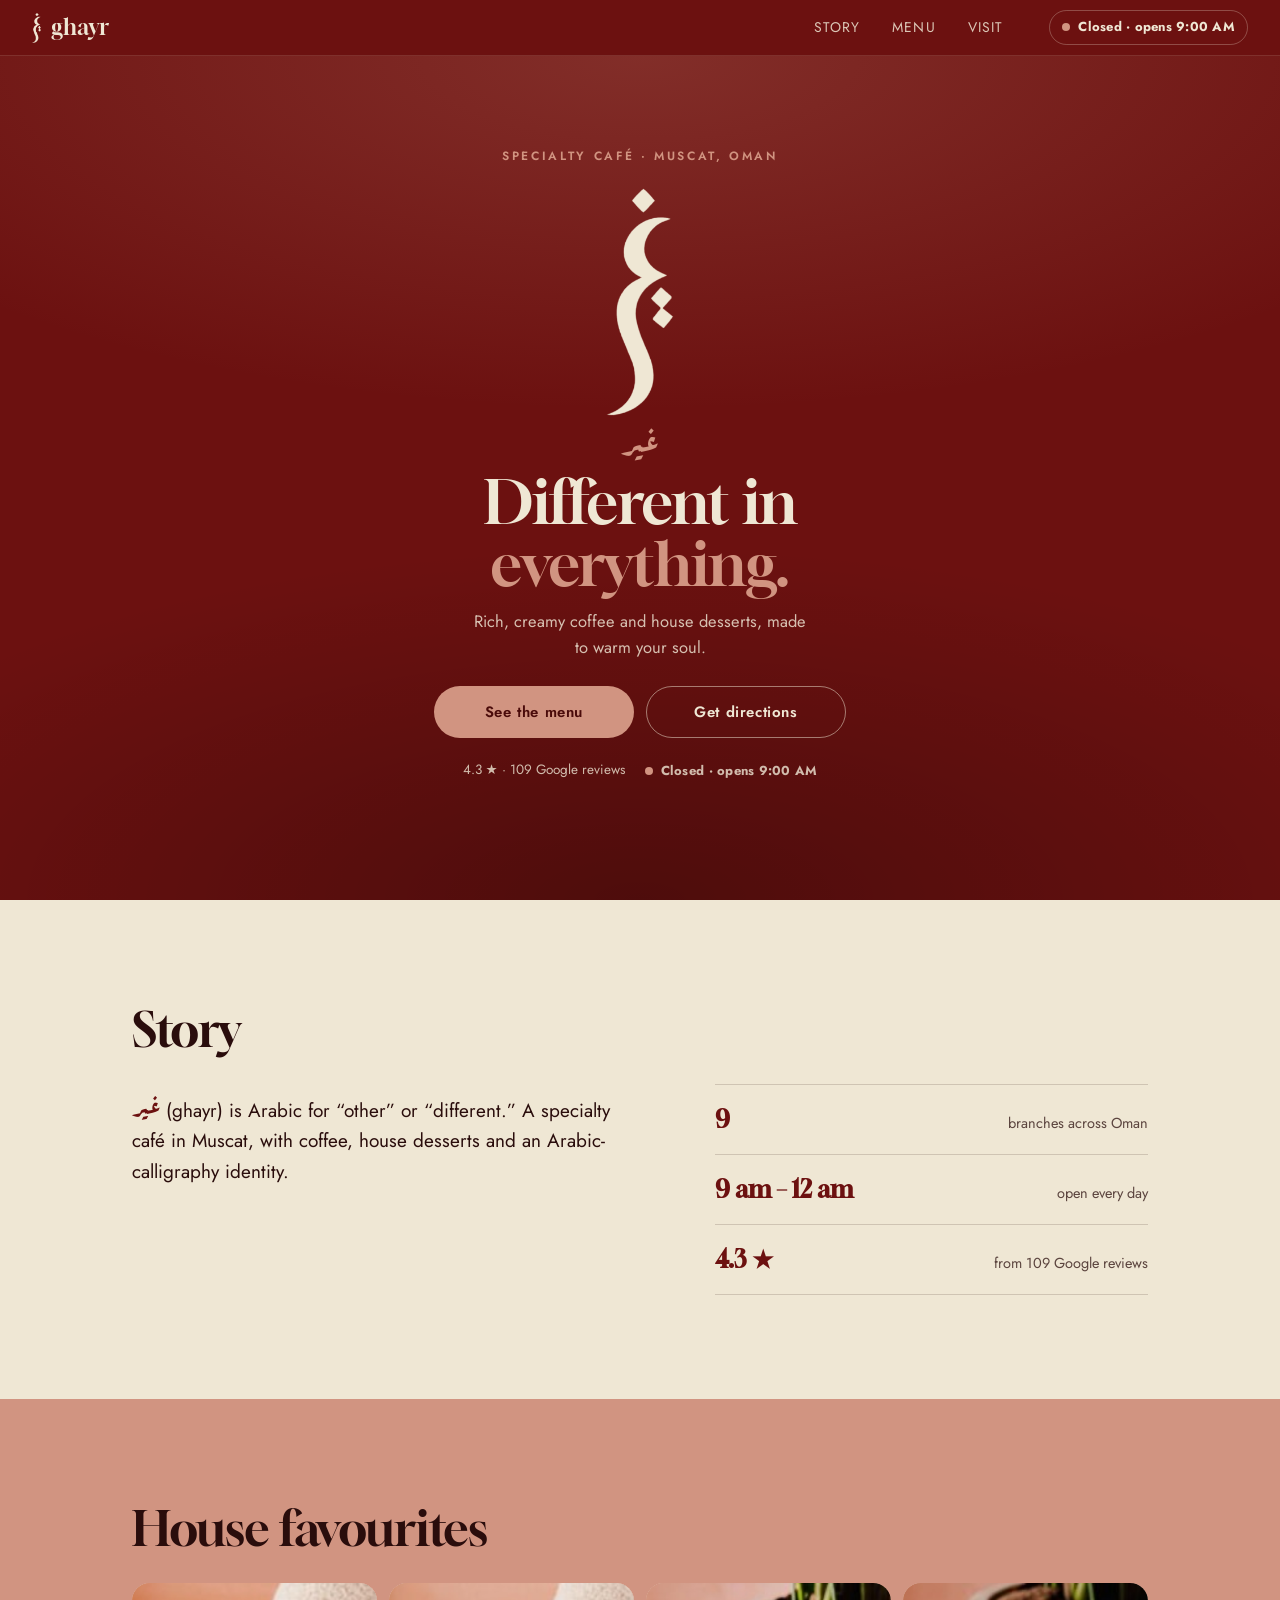
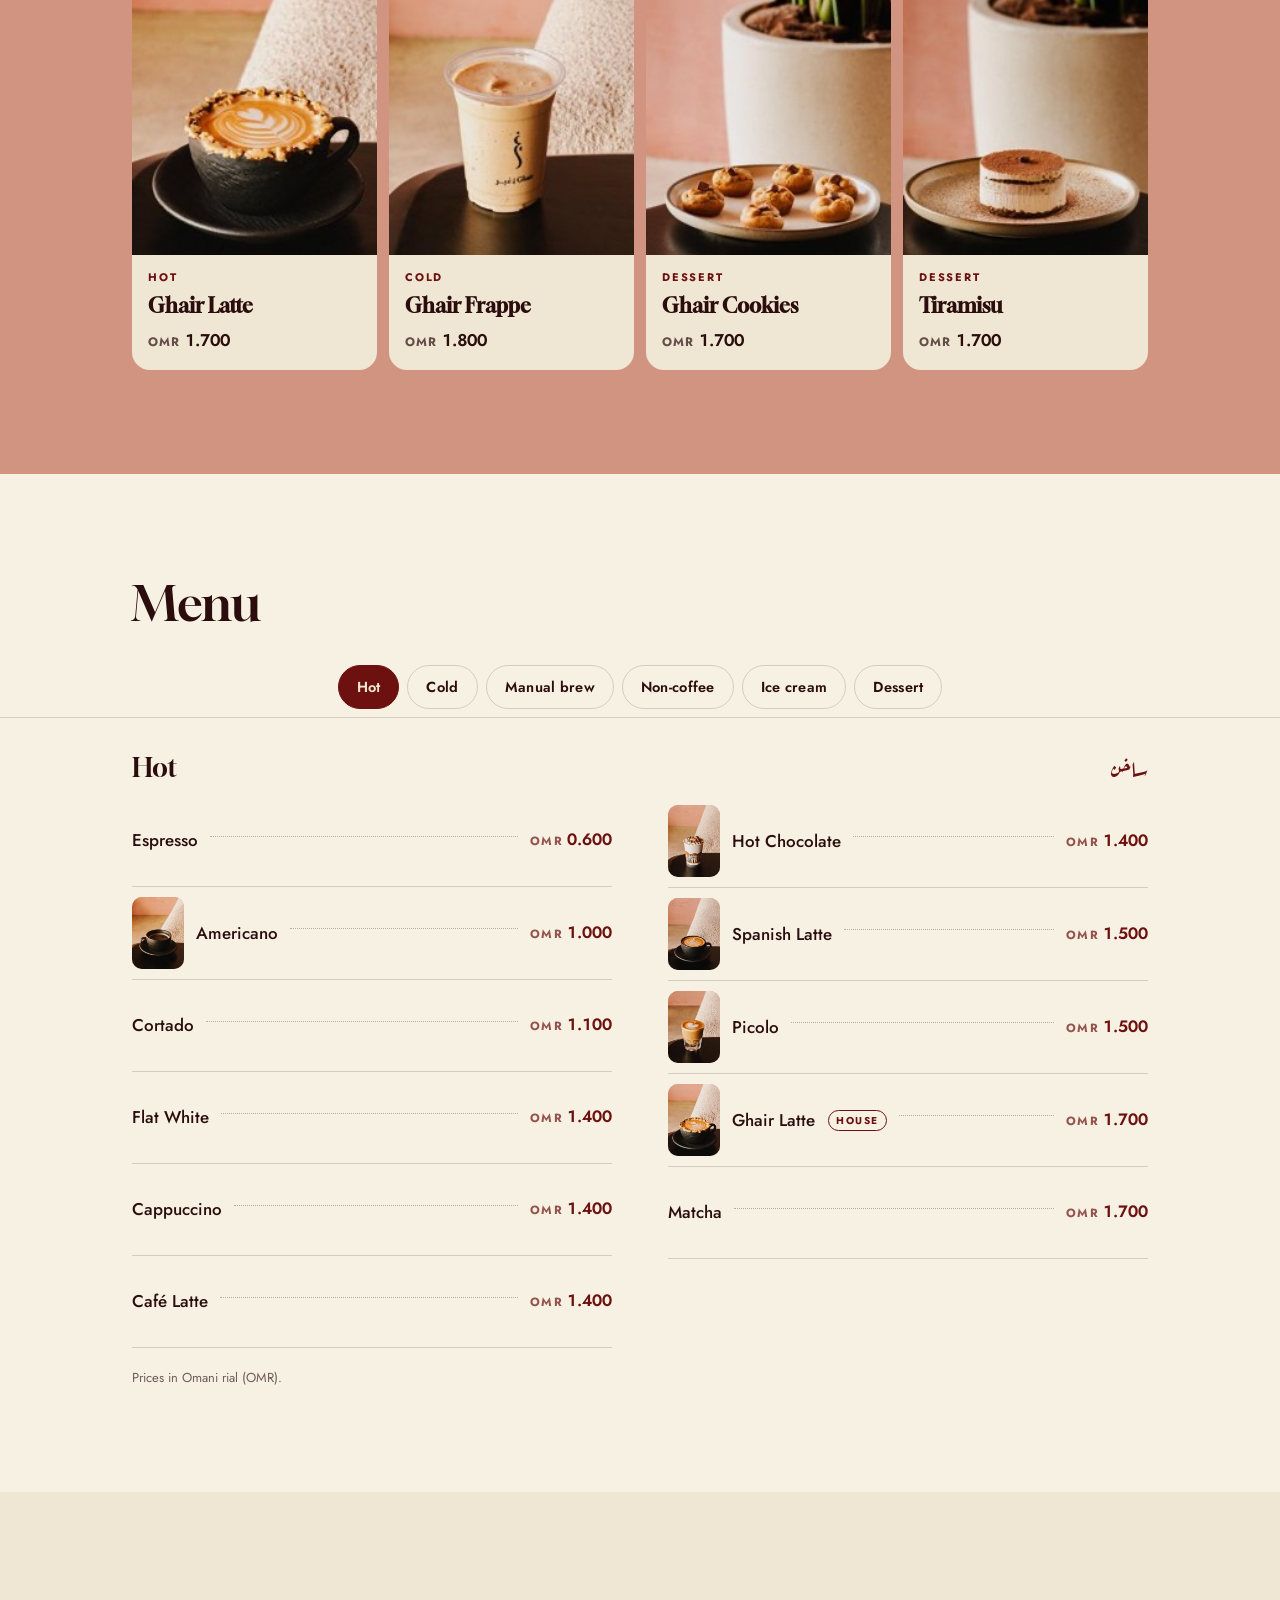
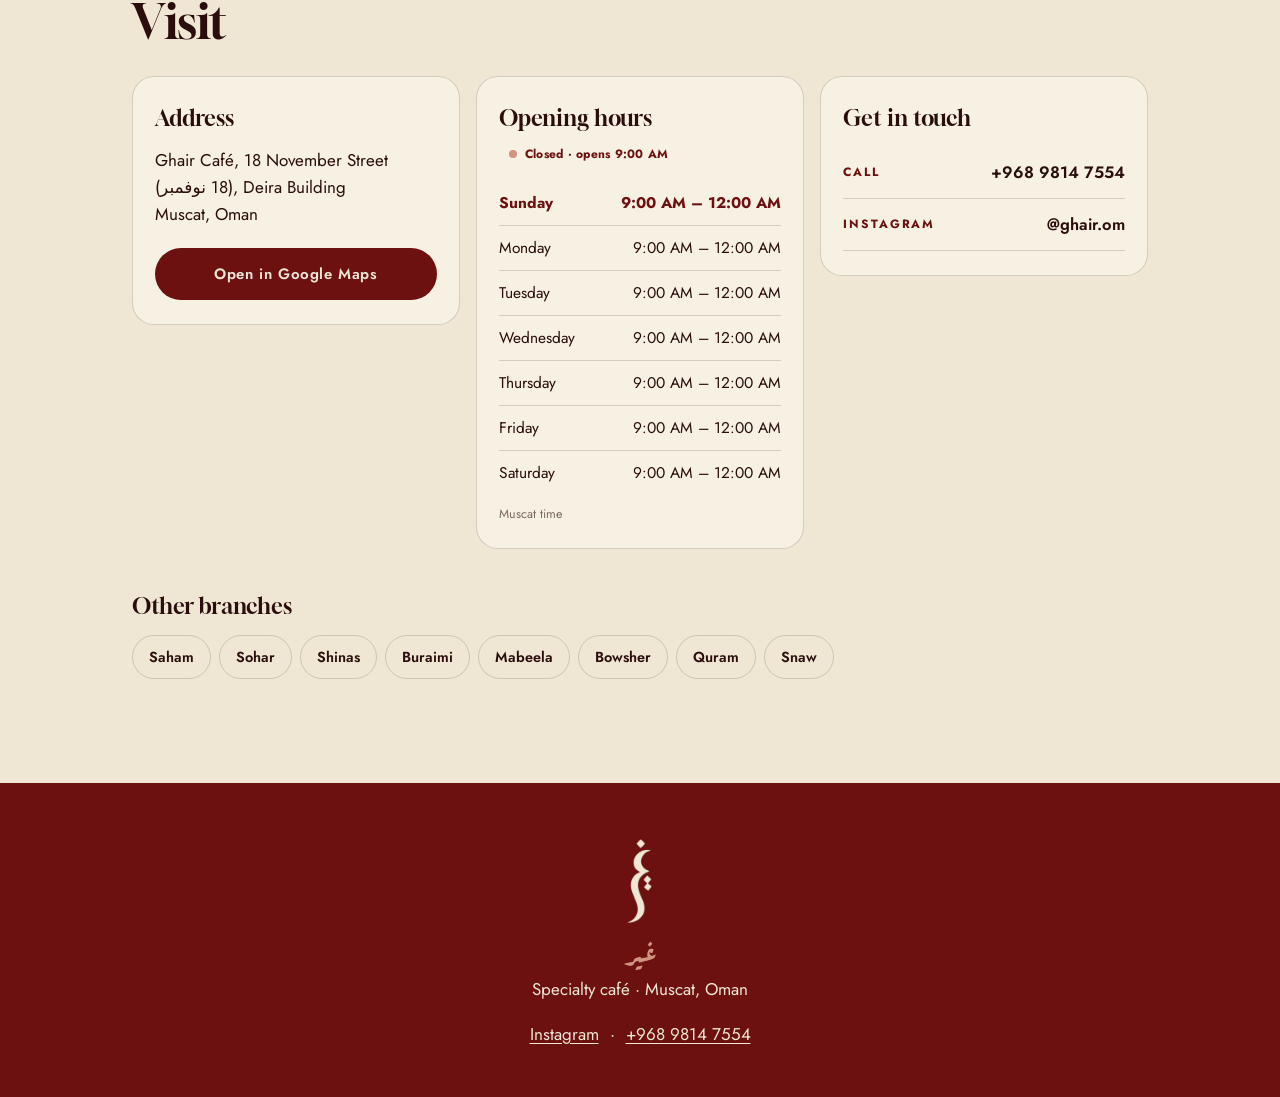
==== commit 48b8a84e: "Align menu rows, add OG image, JSON-LD, Ghair name in title/meta Co-Authored-By: Claude Sonnet 5.5 <" ====
--- a/index.html
+++ b/index.html
@@ -3,18 +3,27 @@
 <head>
 <meta charset="utf-8">
 <meta name="viewport" content="width=device-width, initial-scale=1, viewport-fit=cover">
-<title>ghayr — specialty café, Muscat</title>
-<meta name="description" content="ghayr (غير) is a specialty café in Muscat, Oman. Espresso, manual brews, cold drinks and desserts. Open daily 9 am to midnight.">
+<title>Ghair Cafe (ghayr · غير) — specialty café in Muscat</title>
+<meta name="description" content="Ghair Cafe (ghayr, غير), specialty café on 18 November Street, Muscat. Espresso, manual brew, cold drinks and desserts with prices in OMR. Open daily 9 am to midnight.">
+<link rel="canonical" href="https://shajedulkarim.github.io/ghayrcafe/">
 <meta name="theme-color" content="#6c1110">
-<meta property="og:title" content="ghayr — specialty café, Muscat">
+<meta property="og:title" content="Ghair Cafe (ghayr) — Muscat">
 <meta property="og:description" content="Specialty coffee and desserts in Muscat. Open daily 9 am – 12 am.">
 <meta property="og:type" content="website">
+<meta property="og:url" content="https://shajedulkarim.github.io/ghayrcafe/">
+<meta property="og:image" content="https://shajedulkarim.github.io/ghayrcafe/assets/og.jpg">
+<meta property="og:image:width" content="1200">
+<meta property="og:image:height" content="630">
+<meta name="twitter:card" content="summary_large_image">
 <link rel="icon" type="image/png" href="assets/icon-192.png">
 <link rel="apple-touch-icon" href="assets/apple-touch-icon.png">
 <link rel="preconnect" href="https://fonts.googleapis.com">
 <link rel="preconnect" href="https://fonts.gstatic.com" crossorigin>
 <link href="https://fonts.googleapis.com/css2?family=Aref+Ruqaa:wght@400;700&family=Gloock&family=Jost:wght@400;500;600;700&display=swap" rel="stylesheet">
 <link rel="stylesheet" href="styles.css">
+<script type="application/ld+json">
+{"@context":"https://schema.org","@type":"CafeOrCoffeeShop","name":"Ghair Cafe","alternateName":["ghayr","غير كافيه"],"url":"https://shajedulkarim.github.io/ghayrcafe/","image":"https://shajedulkarim.github.io/ghayrcafe/assets/og.jpg","telephone":"+96898147554","priceRange":"OMR 0-2","servesCuisine":"Coffee","address":{"@type":"PostalAddress","streetAddress":"18 November Street, Deira Building","addressLocality":"Muscat","addressCountry":"OM"},"openingHoursSpecification":[{"@type":"OpeningHoursSpecification","dayOfWeek":["Monday","Tuesday","Wednesday","Thursday","Friday","Saturday","Sunday"],"opens":"09:00","closes":"00:00"}],"sameAs":["https://www.instagram.com/ghair.om"],"hasMap":"https://share.google/MjlmawpOmv6i7btMs"}
+</script>
 <script>document.documentElement.classList.add('js')</script>
 </head>
 <body>
--- a/styles.css
+++ b/styles.css
@@ -183,3 +183,5 @@
   .items li{break-inside:avoid}
 }
 [hidden]{display:none!important}
+
+.items.has-thumbs li{min-height:92px;align-items:center}
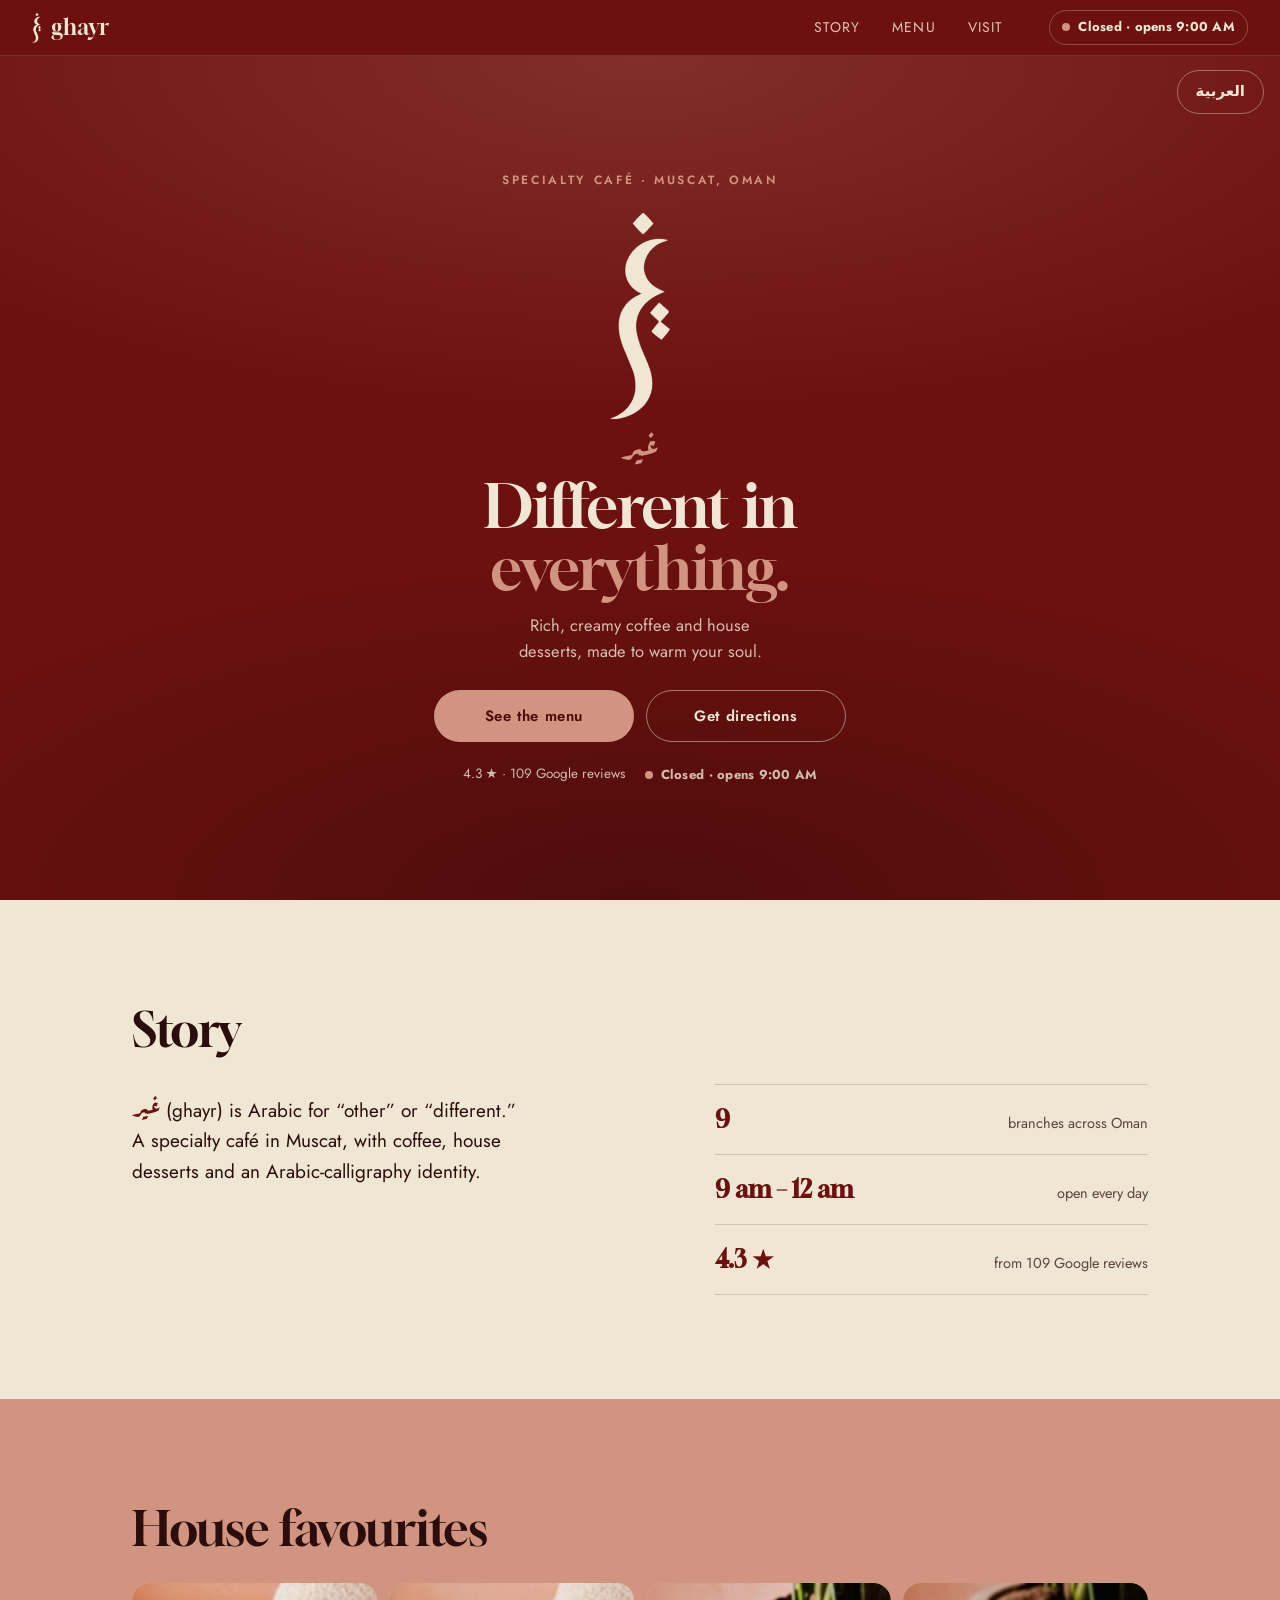
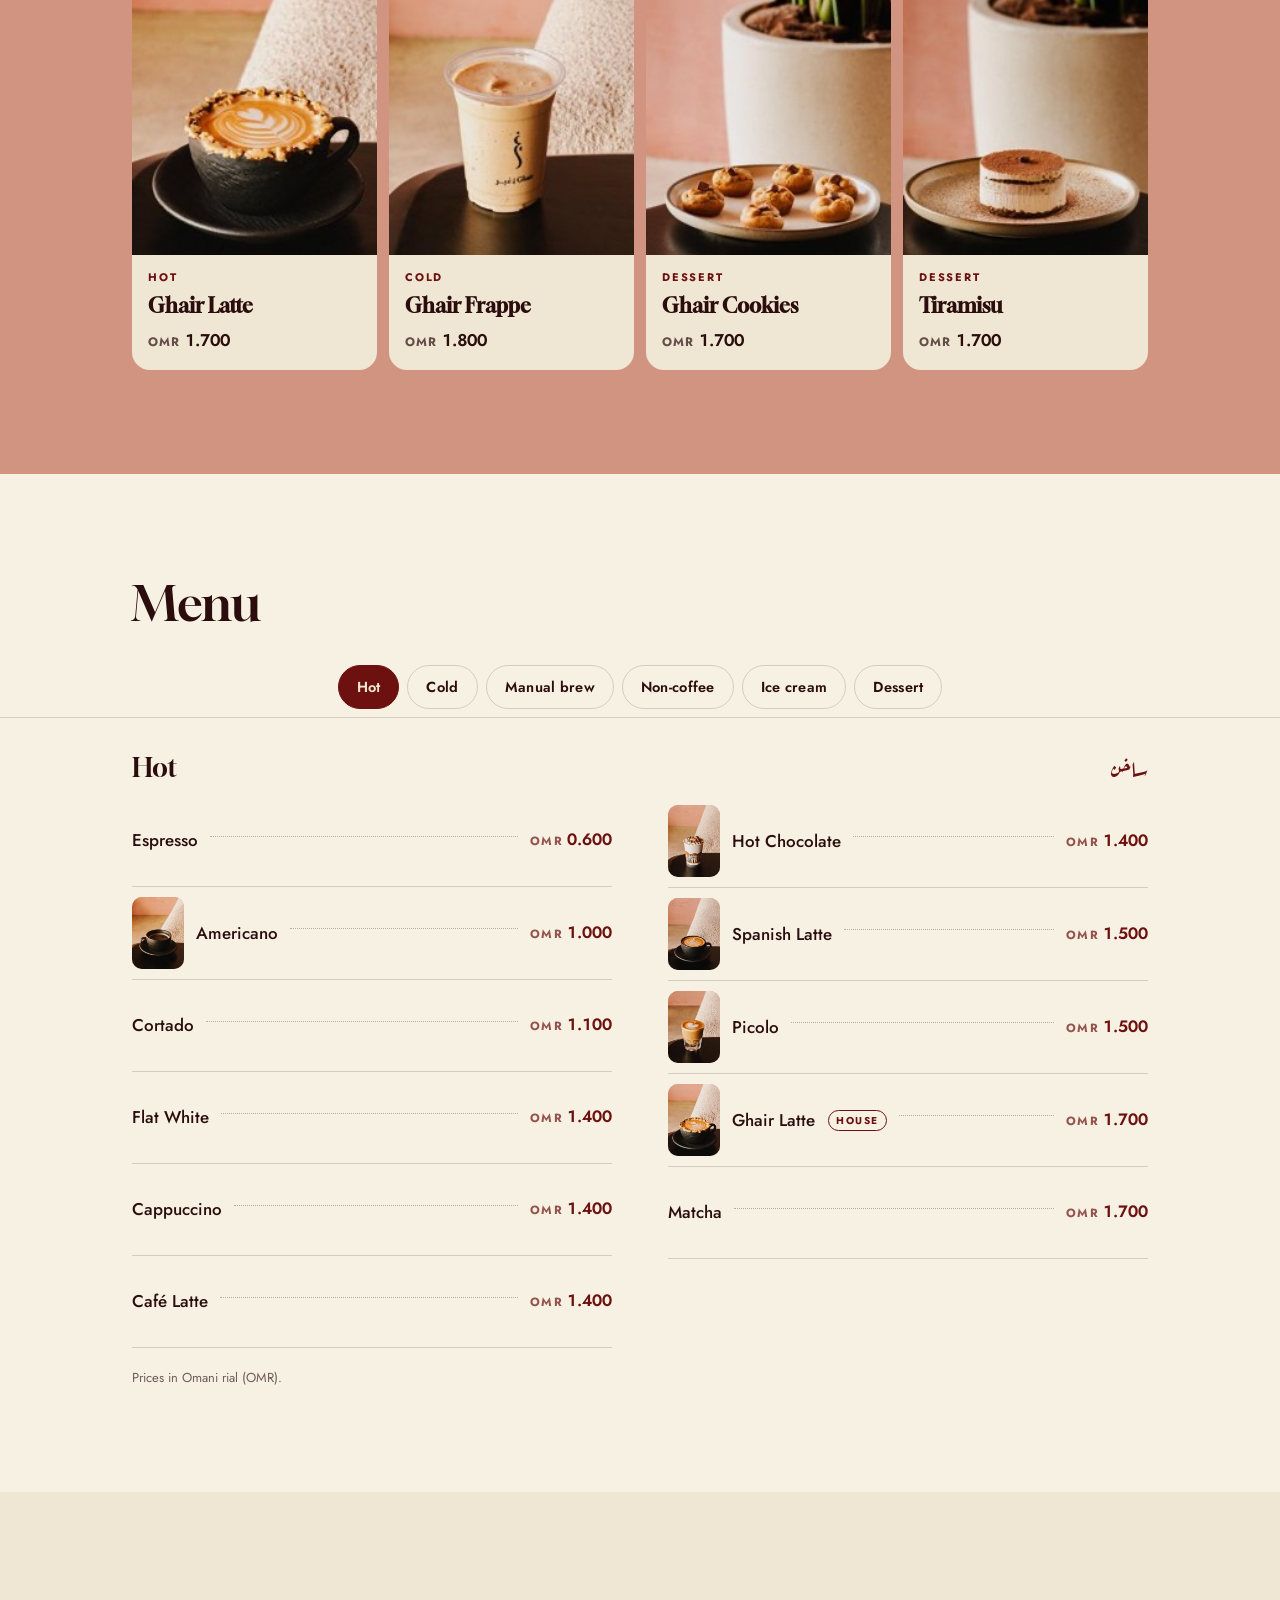
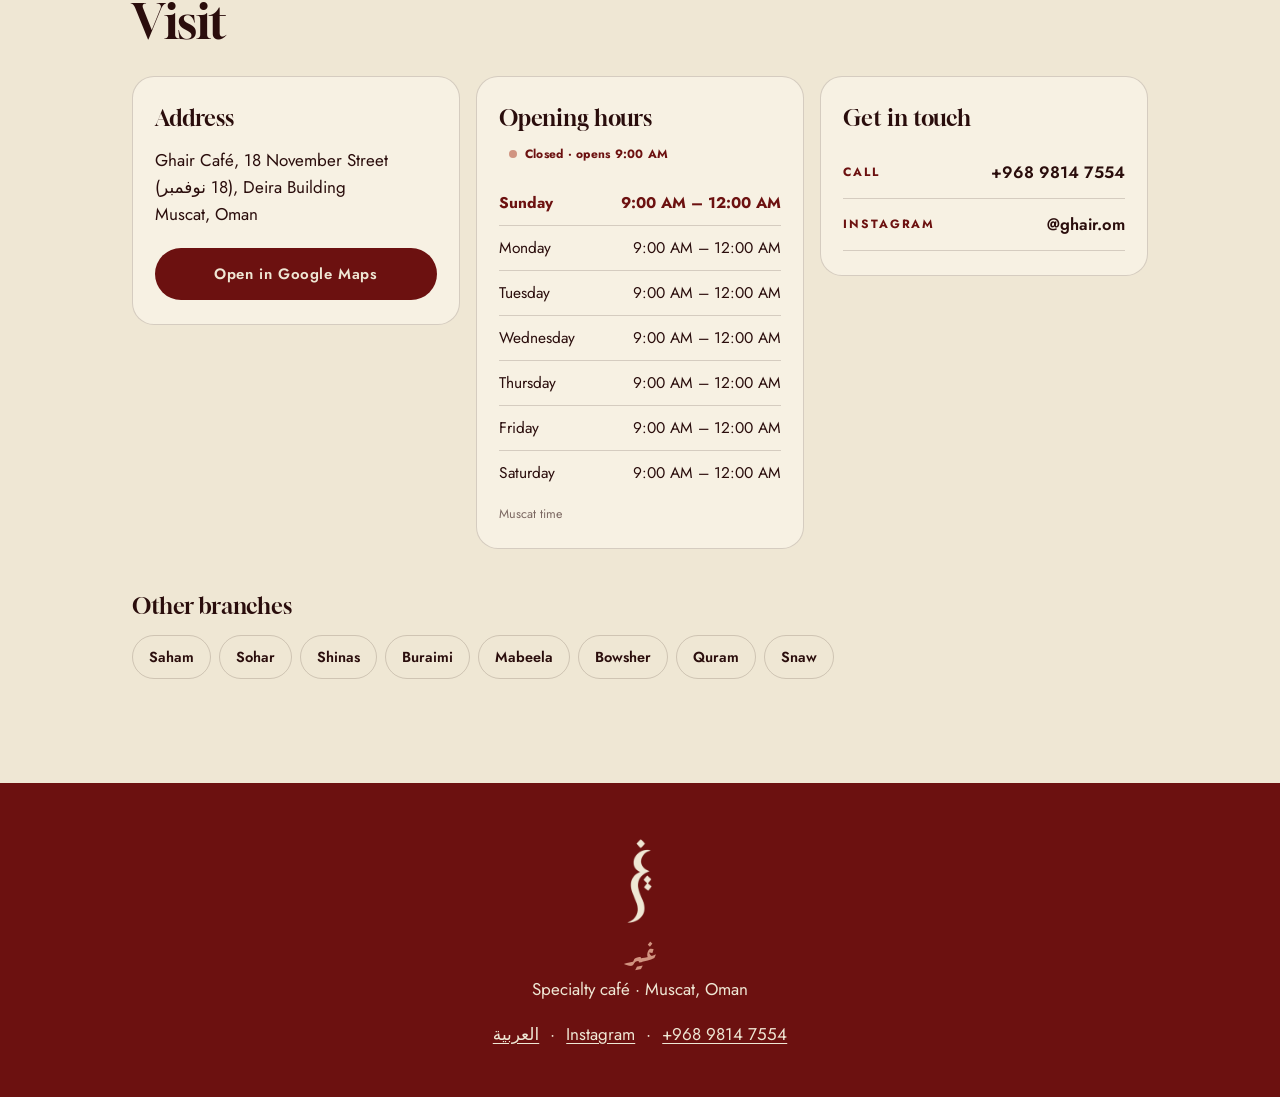
==== commit b6fdb406: "Add Arabic (RTL) page with Arabic item names, language switch, hero tweaks Co-Authored-By: Claude So" ====
--- a/index.html
+++ b/index.html
@@ -6,6 +6,8 @@
 <title>Ghair Cafe (ghayr · غير) — specialty café in Muscat</title>
 <meta name="description" content="Ghair Cafe (ghayr, غير), specialty café on 18 November Street, Muscat. Espresso, manual brew, cold drinks and desserts with prices in OMR. Open daily 9 am to midnight.">
 <link rel="canonical" href="https://shajedulkarim.github.io/ghayrcafe/">
+<link rel="alternate" hreflang="ar" href="https://shajedulkarim.github.io/ghayrcafe/ar.html">
+<link rel="alternate" hreflang="en" href="https://shajedulkarim.github.io/ghayrcafe/">
 <meta name="theme-color" content="#6c1110">
 <meta property="og:title" content="Ghair Cafe (ghayr) — Muscat">
 <meta property="og:description" content="Specialty coffee and desserts in Muscat. Open daily 9 am – 12 am.">
@@ -44,6 +46,7 @@
 <main id="top">
 
 <section class="hero" aria-labelledby="hero-title">
+  <a class="lang-switch" href="ar.html" lang="ar" hreflang="ar">العربية</a>
   <div class="hero__inner">
     <p class="eyebrow">Specialty café · Muscat, Oman</p>
     <span class="glyph glyph--hero" role="img" aria-label="ghayr logo"></span>
@@ -132,7 +135,7 @@
     <span class="glyph glyph--foot" role="img" aria-label="ghayr logo"></span>
     <p class="footer__ar" lang="ar" dir="rtl">غير</p>
     <p>Specialty café · Muscat, Oman</p>
-    <p class="footer__links"><a href="https://www.instagram.com/ghair.om" target="_blank" rel="noopener">Instagram</a> · <a href="tel:+96898147554">+968 9814 7554</a></p>
+    <p class="footer__links"><a href="ar.html" lang="ar" hreflang="ar">العربية</a> · <a href="https://www.instagram.com/ghair.om" target="_blank" rel="noopener">Instagram</a> · <a href="tel:+96898147554">+968 9814 7554</a></p>
   </div>
 </footer>
 
--- a/styles.css
+++ b/styles.css
@@ -53,9 +53,9 @@
 /* hero */
 .hero{position:relative;min-height:calc(100vh - var(--nav-h));min-height:calc(100svh - var(--nav-h) - var(--safe-t));background:var(--burgundy);color:var(--cream);display:flex;align-items:center;justify-content:center;text-align:center;overflow:hidden}
 .hero::before{content:"";position:absolute;inset:0;background:radial-gradient(120% 70% at 50% 0%,rgba(209,148,129,.22),transparent 60%),radial-gradient(100% 60% at 50% 100%,rgba(0,0,0,.28),transparent 70%);pointer-events:none}
-.hero__inner{position:relative;width:100%;max-width:520px;padding:28px var(--gut) calc(var(--dock-h) + var(--safe-b) + 28px);display:flex;flex-direction:column;align-items:center}
+.hero__inner{position:relative;width:100%;max-width:520px;padding:76px var(--gut) calc(var(--dock-h) + var(--safe-b) + 28px);display:flex;flex-direction:column;align-items:center}
 .eyebrow{font-size:12px;letter-spacing:.22em;text-transform:uppercase;color:var(--terracotta);font-weight:600}
-.glyph--hero{height:min(30svh,230px);margin:22px 0 4px;color:var(--cream)}
+.glyph--hero{height:min(25svh,210px);margin:22px 0 4px;color:var(--cream)}
 .hero__ar{font-family:var(--font-ar);font-size:34px;line-height:1.1;color:var(--terracotta);margin-bottom:6px}
 .hero h1{font-family:var(--font-display);font-weight:400;font-size:clamp(36px,10.5vw,60px);line-height:1.04;letter-spacing:-.01em;margin:6px 0 14px}
 .hero h1 em{color:var(--terracotta)}
@@ -185,3 +185,33 @@
 [hidden]{display:none!important}
 
 .items.has-thumbs li{min-height:92px;align-items:center}
+
+/* language switch + Arabic / RTL */
+.lang-switch{position:absolute;top:14px;inset-inline-end:max(16px,env(safe-area-inset-right));z-index:2;min-height:44px;display:inline-flex;align-items:center;padding:0 18px;border:1px solid rgba(239,231,212,.4);border-radius:99px;color:var(--cream);font-size:15px;font-weight:600}
+.lang-switch:hover{background:rgba(239,231,212,.1)}
+html[lang=ar]{--font-display:"Aref Ruqaa","Geeza Pro",serif;--font-body:"Readex Pro","Geeza Pro",system-ui,sans-serif}
+html[lang=ar] body{font-size:16.5px;line-height:1.7}
+html[lang=ar] h1,html[lang=ar] h2,html[lang=ar] h3,html[lang=ar] .nav__name{font-weight:700;letter-spacing:0}
+html[lang=ar] h1{font-size:clamp(44px,13vw,72px);line-height:1.2}
+html[lang=ar] h2{font-size:clamp(38px,10vw,56px);line-height:1.25}
+html[lang=ar] h3{font-size:26px}
+html[lang=ar] .nav__name{font-size:26px}
+html[lang=ar] .eyebrow,html[lang=ar] .sig small,html[lang=ar] .contact span,html[lang=ar] .items .n small{letter-spacing:0;text-transform:none}
+html[lang=ar] .eyebrow{font-size:14px}
+html[lang=ar] .contact span{font-size:14px}
+html[lang=ar] .items .n{font-size:17.5px}
+html[lang=ar] .tab,html[lang=ar] .btn,html[lang=ar] .status,html[lang=ar] .dock__a{letter-spacing:0}
+html[lang=ar] .sig strong{font-size:22px;line-height:1.4}
+html[lang=ar] .ar-inline{font-family:var(--font-display);font-size:1.5em}
+html[lang=ar] .panel__ar{font-family:var(--font-body);font-size:15px;color:var(--burgundy);font-weight:500}
+[dir=rtl] .facts span{text-align:left}
+[dir=rtl] .items .n small{margin-left:0;margin-right:8px}
+[dir=rtl] .status--card{margin-left:0;margin-right:10px}
+[dir=rtl] .nav__links{margin-left:0;margin-right:auto}
+[dir=rtl] .status--nav{margin-left:0;margin-right:auto}
+@media (min-width:900px){[dir=rtl] .status--nav{margin-right:28px}}
+[dir=rtl] .price{direction:ltr;unicode-bidi:isolate}
+
+.hero h1,.hero__sub,.lede{text-wrap:balance}
+@media (min-width:900px){.hero__inner{padding-top:56px}}
+@media (max-width:699px){.status--hero{display:none}}
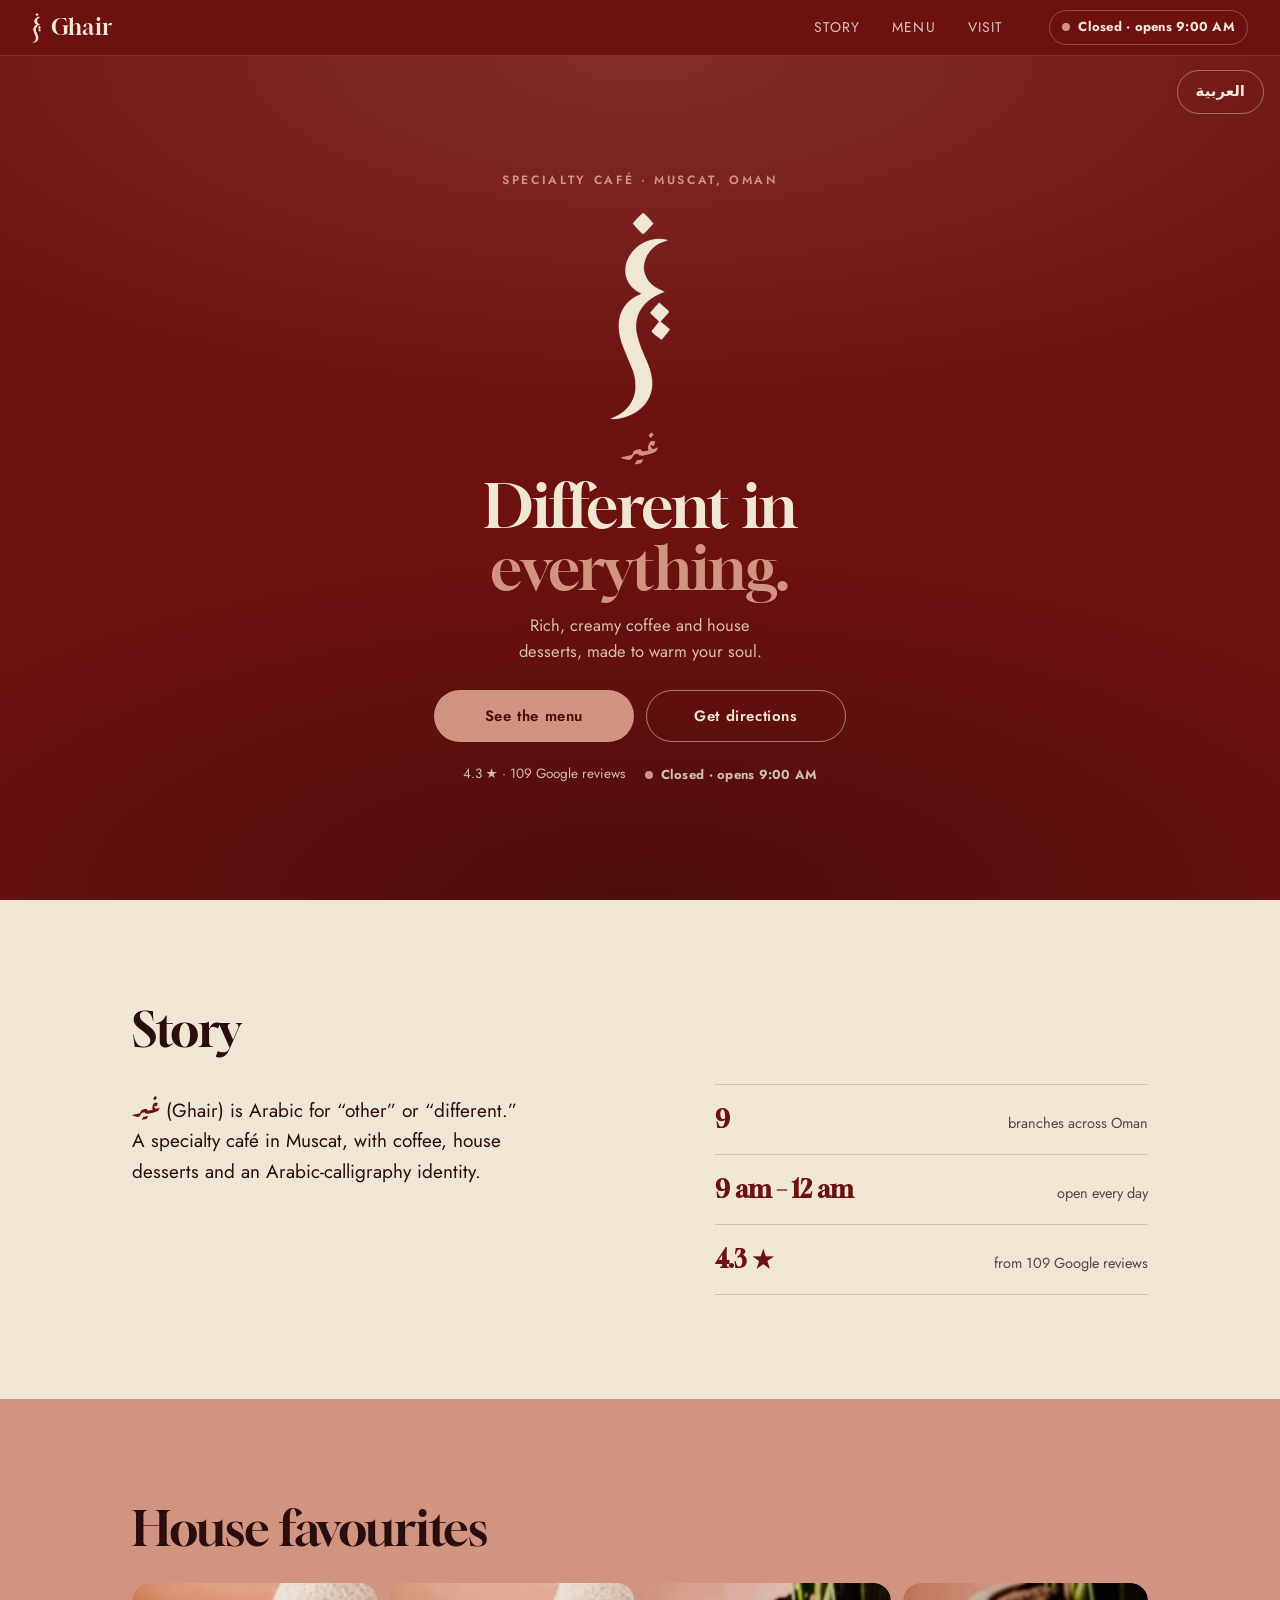
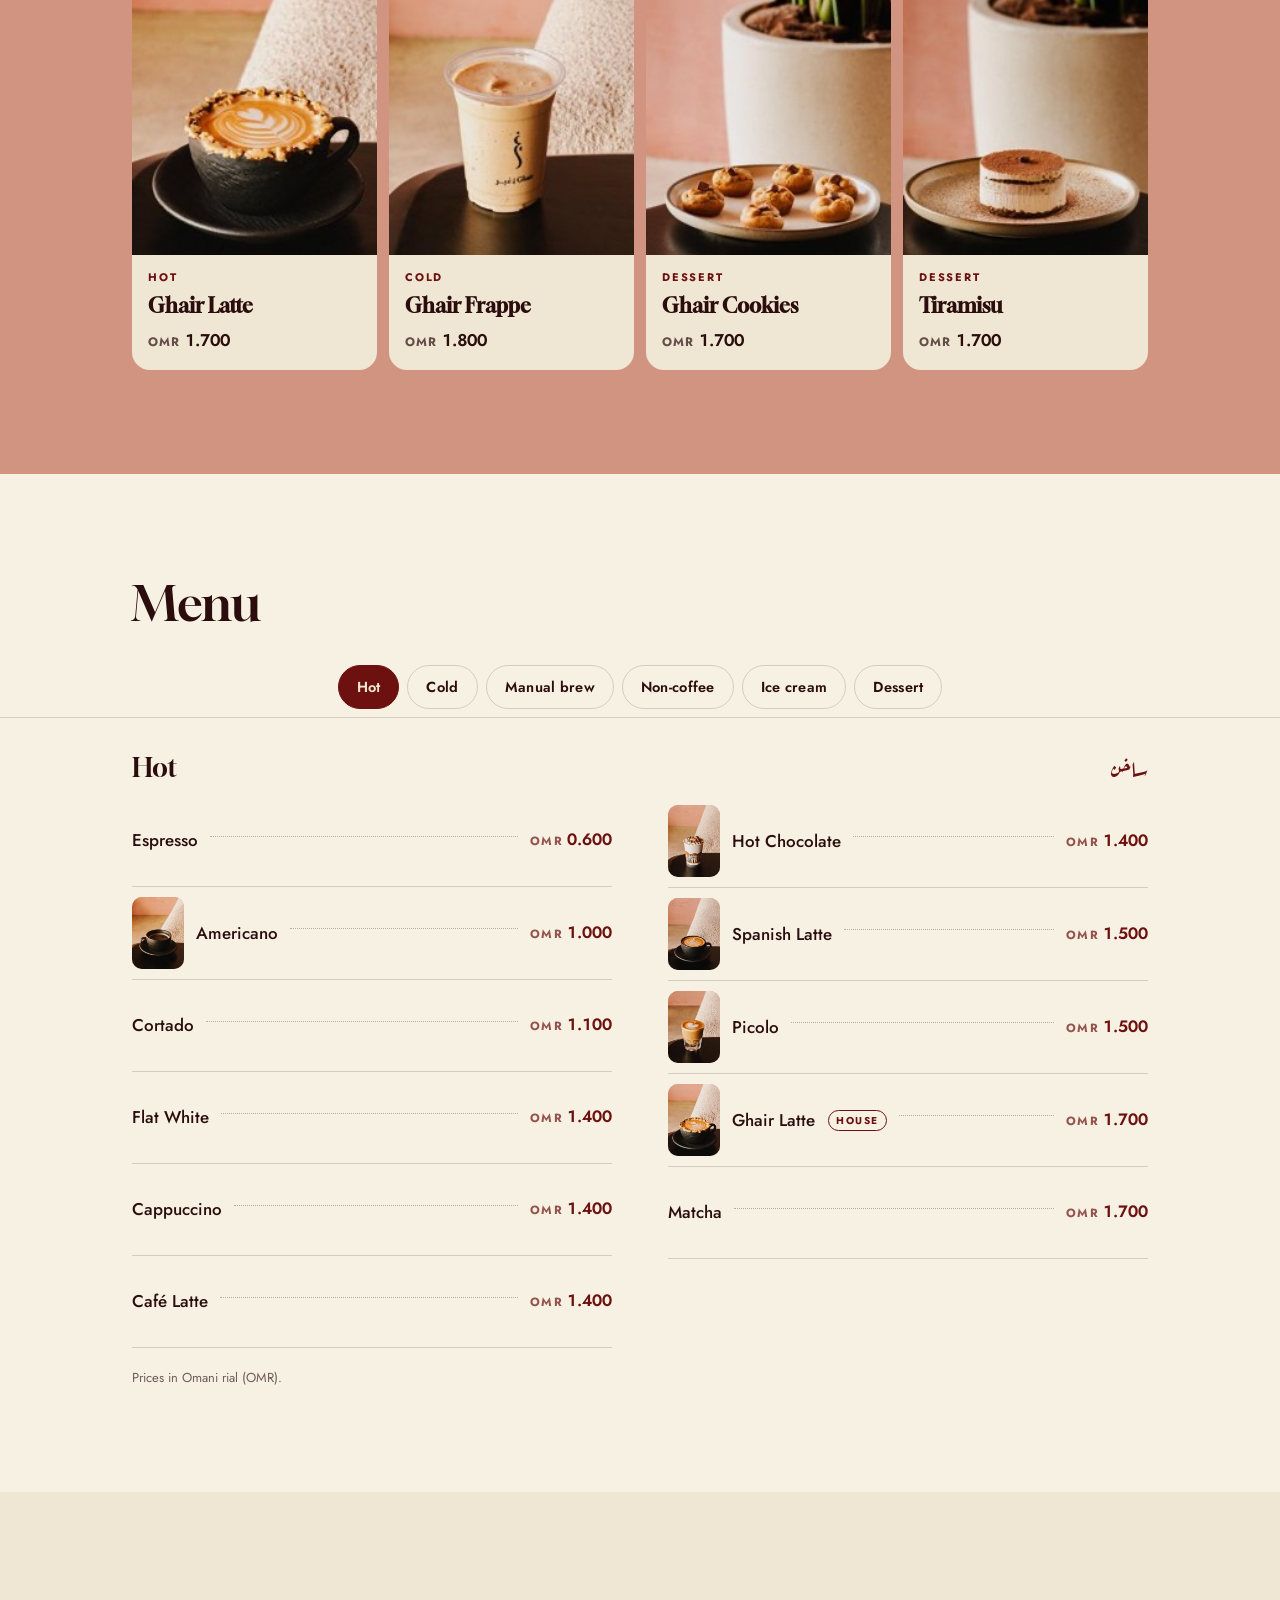
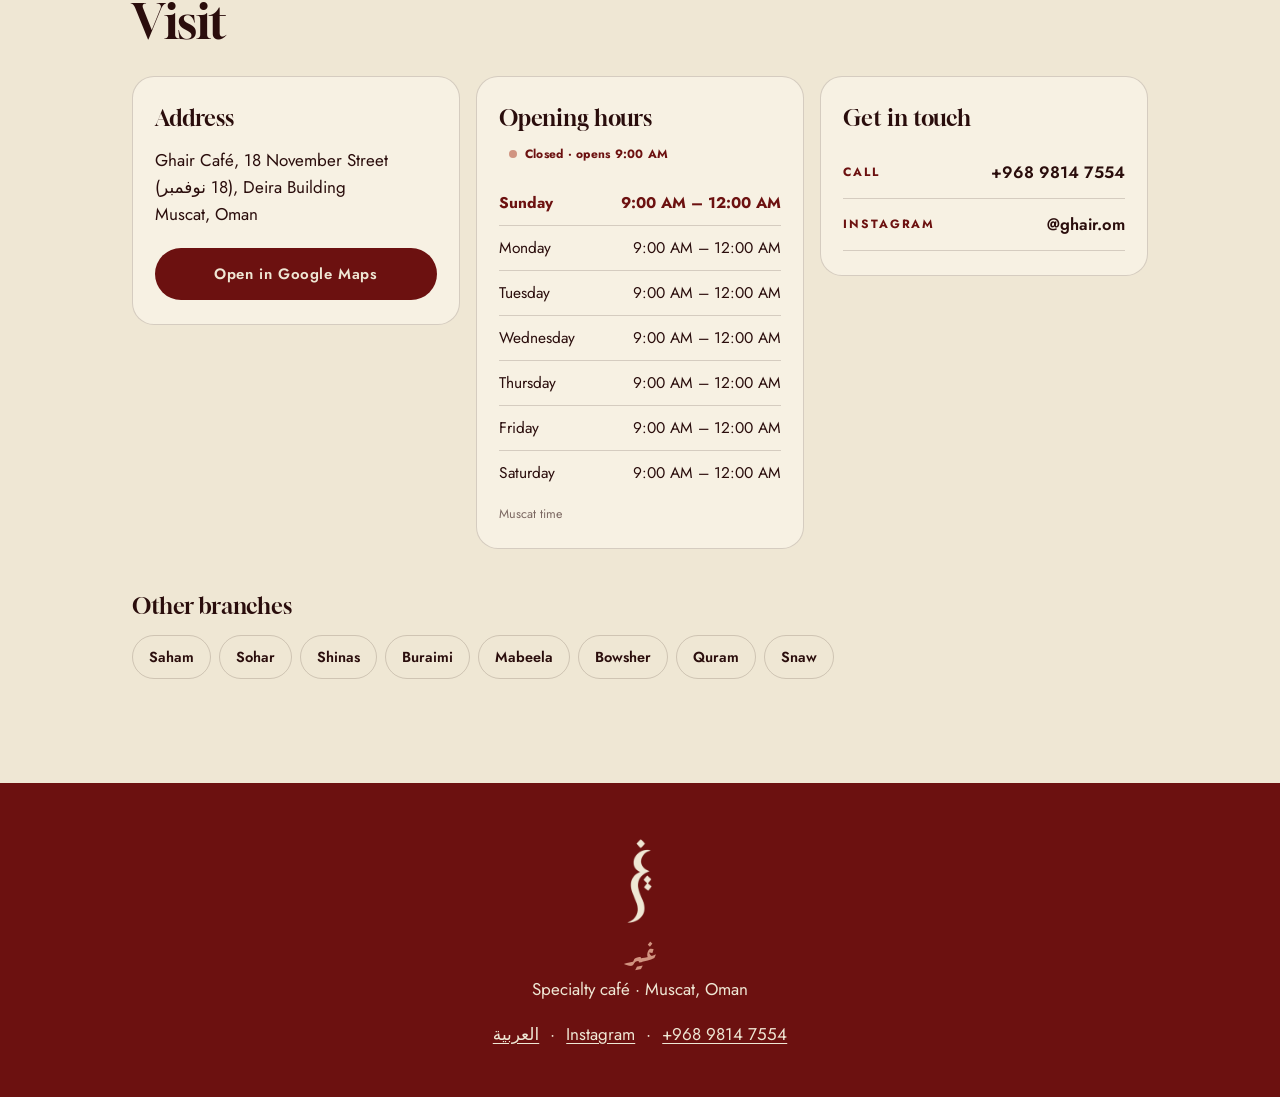
==== commit 3576bde4: "Use cafe's own spelling 'Ghair' for the visible English name and OG image Co-Authored-By: Claude Son" ====
--- a/index.html
+++ b/index.html
@@ -3,13 +3,13 @@
 <head>
 <meta charset="utf-8">
 <meta name="viewport" content="width=device-width, initial-scale=1, viewport-fit=cover">
-<title>Ghair Cafe (ghayr · غير) — specialty café in Muscat</title>
-<meta name="description" content="Ghair Cafe (ghayr, غير), specialty café on 18 November Street, Muscat. Espresso, manual brew, cold drinks and desserts with prices in OMR. Open daily 9 am to midnight.">
+<title>Ghair Cafe (غير) — specialty café in Muscat</title>
+<meta name="description" content="Ghair Cafe (غير), specialty café on 18 November Street, Muscat. Espresso, manual brew, cold drinks and desserts with prices in OMR. Open daily 9 am to midnight.">
 <link rel="canonical" href="https://shajedulkarim.github.io/ghayrcafe/">
 <link rel="alternate" hreflang="ar" href="https://shajedulkarim.github.io/ghayrcafe/ar.html">
 <link rel="alternate" hreflang="en" href="https://shajedulkarim.github.io/ghayrcafe/">
 <meta name="theme-color" content="#6c1110">
-<meta property="og:title" content="Ghair Cafe (ghayr) — Muscat">
+<meta property="og:title" content="Ghair Cafe — Muscat">
 <meta property="og:description" content="Specialty coffee and desserts in Muscat. Open daily 9 am – 12 am.">
 <meta property="og:type" content="website">
 <meta property="og:url" content="https://shajedulkarim.github.io/ghayrcafe/">
@@ -24,16 +24,16 @@
 <link href="https://fonts.googleapis.com/css2?family=Aref+Ruqaa:wght@400;700&family=Gloock&family=Jost:wght@400;500;600;700&display=swap" rel="stylesheet">
 <link rel="stylesheet" href="styles.css">
 <script type="application/ld+json">
-{"@context":"https://schema.org","@type":"CafeOrCoffeeShop","name":"Ghair Cafe","alternateName":["ghayr","غير كافيه"],"url":"https://shajedulkarim.github.io/ghayrcafe/","image":"https://shajedulkarim.github.io/ghayrcafe/assets/og.jpg","telephone":"+96898147554","priceRange":"OMR 0-2","servesCuisine":"Coffee","address":{"@type":"PostalAddress","streetAddress":"18 November Street, Deira Building","addressLocality":"Muscat","addressCountry":"OM"},"openingHoursSpecification":[{"@type":"OpeningHoursSpecification","dayOfWeek":["Monday","Tuesday","Wednesday","Thursday","Friday","Saturday","Sunday"],"opens":"09:00","closes":"00:00"}],"sameAs":["https://www.instagram.com/ghair.om"],"hasMap":"https://share.google/MjlmawpOmv6i7btMs"}
+{"@context":"https://schema.org","@type":"CafeOrCoffeeShop","name":"Ghair Cafe","alternateName":["Ghair","ghayr","غير كافيه"],"url":"https://shajedulkarim.github.io/ghayrcafe/","image":"https://shajedulkarim.github.io/ghayrcafe/assets/og.jpg","telephone":"+96898147554","priceRange":"OMR 0-2","servesCuisine":"Coffee","address":{"@type":"PostalAddress","streetAddress":"18 November Street, Deira Building","addressLocality":"Muscat","addressCountry":"OM"},"openingHoursSpecification":[{"@type":"OpeningHoursSpecification","dayOfWeek":["Monday","Tuesday","Wednesday","Thursday","Friday","Saturday","Sunday"],"opens":"09:00","closes":"00:00"}],"sameAs":["https://www.instagram.com/ghair.om"],"hasMap":"https://share.google/MjlmawpOmv6i7btMs"}
 </script>
 <script>document.documentElement.classList.add('js')</script>
 </head>
 <body>
 
 <header class="nav" id="nav">
-  <a class="nav__brand" href="#top" aria-label="ghayr, back to top">
-    <span class="glyph" role="img" aria-label="ghayr logo"></span>
-    <span class="nav__name">ghayr</span>
+  <a class="nav__brand" href="#top" aria-label="Ghair, back to top">
+    <span class="glyph" role="img" aria-label="Ghair logo"></span>
+    <span class="nav__name">Ghair</span>
   </a>
   <nav class="nav__links" aria-label="Sections">
     <a href="#story">Story</a>
@@ -49,7 +49,7 @@
   <a class="lang-switch" href="ar.html" lang="ar" hreflang="ar">العربية</a>
   <div class="hero__inner">
     <p class="eyebrow">Specialty café · Muscat, Oman</p>
-    <span class="glyph glyph--hero" role="img" aria-label="ghayr logo"></span>
+    <span class="glyph glyph--hero" role="img" aria-label="Ghair logo"></span>
     <p class="hero__ar" lang="ar" dir="rtl">غير</p>
     <h1 id="hero-title">Different in <em>everything.</em></h1>
     <p class="hero__sub">Rich, creamy coffee and house desserts, made to warm your soul.</p>
@@ -69,7 +69,7 @@
   <div class="wrap">
     <h2 id="story-title" class="reveal">Story</h2>
     <div class="story__grid">
-      <p class="lede reveal"><span lang="ar" dir="rtl" class="ar-inline">غير</span> (ghayr) is Arabic for “other” or “different.” A specialty café in Muscat, with coffee, house desserts and an Arabic-calligraphy identity.</p>
+      <p class="lede reveal"><span lang="ar" dir="rtl" class="ar-inline">غير</span> (Ghair) is Arabic for “other” or “different.” A specialty café in Muscat, with coffee, house desserts and an Arabic-calligraphy identity.</p>
       <ul class="facts reveal">
         <li><strong>9</strong><span>branches across Oman</span></li>
         <li><strong>9 am – 12 am</strong><span>open every day</span></li>
@@ -132,7 +132,7 @@
 
 <footer class="footer" id="footer">
   <div class="wrap footer__inner">
-    <span class="glyph glyph--foot" role="img" aria-label="ghayr logo"></span>
+    <span class="glyph glyph--foot" role="img" aria-label="Ghair logo"></span>
     <p class="footer__ar" lang="ar" dir="rtl">غير</p>
     <p>Specialty café · Muscat, Oman</p>
     <p class="footer__links"><a href="ar.html" lang="ar" hreflang="ar">العربية</a> · <a href="https://www.instagram.com/ghair.om" target="_blank" rel="noopener">Instagram</a> · <a href="tel:+96898147554">+968 9814 7554</a></p>
